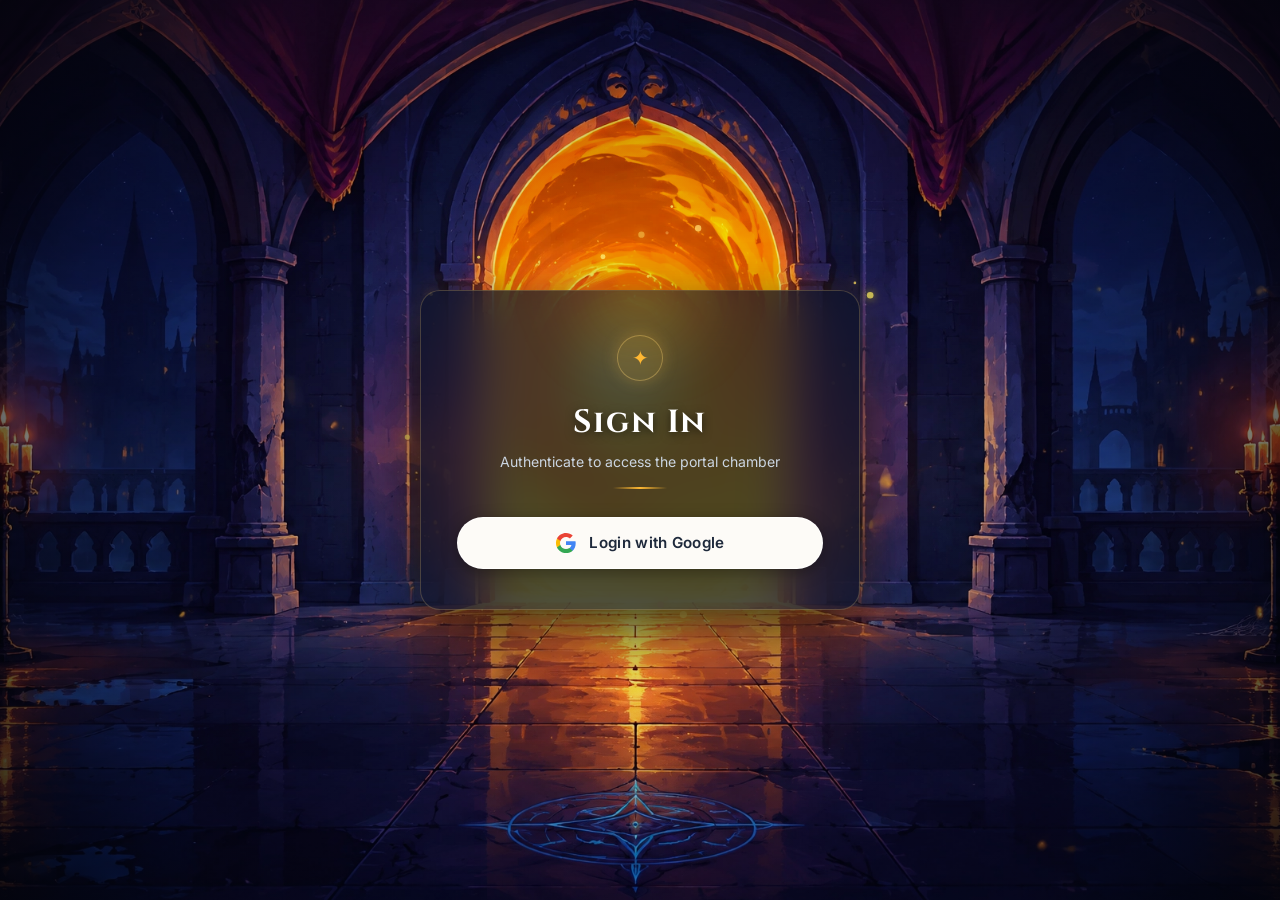
==== index.html @ d83102b4 "feat: 3D first-person fly-through between cloud walls when entering Page 3" ====
<!DOCTYPE html>
<html lang="en">
<head>
  <meta charset="UTF-8" />
  <meta name="viewport" content="width=device-width, initial-scale=1.0" />
  <title>Cyber Sanctum — Portal & Expeditions</title>
  <link rel="preconnect" href="https://fonts.googleapis.com" />
  <link rel="preconnect" href="https://fonts.gstatic.com" crossorigin />
  <link href="https://fonts.googleapis.com/css2?family=Cinzel:wght@500;700;900&family=Inter:ital,wght@0,300;0,400;0,500;0,600;0,700;1,400;1,600&family=Outfit:wght@400;500;600;700;800&display=swap" rel="stylesheet" />
  <link rel="stylesheet" href="style.css" />
</head>
<body>

  <!-- ========================================================================= -->
  <!-- SCREEN 1 (PAGE 1): GOOGLE SIGN-IN DIALOGUE ONLY                           -->
  <!-- ========================================================================= -->
  <section class="screen-view active" id="pageLogin">
    <!-- Portal Backdrop Scene -->
    <div class="portal-scene">
      <div class="portal-backdrop"></div>
      <canvas id="portalSparksCanvas"></canvas>
      <div class="portal-vignette"></div>
      <div class="warp-flash" id="warpFlash"></div>
    </div>

    <!-- Centered Glassmorphism Dialogue Box -->
    <main class="auth-dialog-wrapper">
      <div class="auth-dialog-card" id="loginCard">
        <div class="card-glow"></div>
        <div class="dialog-sigil-icon">✦</div>
        
        <header class="dialog-header">
          <h1 class="dialog-title">Sign In</h1>
          <p class="dialog-subtitle">Authenticate to access the portal chamber</p>
          <div class="title-underline"></div>
        </header>

        <div class="dialog-action-area">
          <button type="button" class="btn-google" id="btnGoogleLogin" aria-label="Login with Google">
            <svg class="google-icon" viewBox="0 0 24 24" width="22" height="22">
              <path fill="#4285F4" d="M22.56 12.25c0-.78-.07-1.53-.2-2.25H12v4.26h5.92c-.26 1.37-1.04 2.53-2.21 3.31v2.77h3.57c2.08-1.92 3.28-4.74 3.28-8.09z" />
              <path fill="#34A853" d="M12 23c2.97 0 5.46-.98 7.28-2.66l-3.57-2.77c-.98.66-2.23 1.06-3.71 1.06-2.86 0-5.29-1.93-6.16-4.53H2.18v2.84C3.99 20.53 7.7 23 12 23z" />
              <path fill="#FBBC05" d="M5.84 14.09c-.22-.66-.35-1.36-.35-2.09s.13-1.43.35-2.09V7.06H2.18C1.43 8.55 1 10.22 1 12s.43 3.45 1.18 4.94l2.85-2.22.81-.63z" />
              <path fill="#EA4335" d="M12 5.38c1.62 0 3.06.56 4.21 1.64l3.15-3.15C17.45 2.09 14.97 1 12 1 7.7 1 3.99 3.47 2.18 7.06l3.66 2.84c.87-2.6 3.3-4.52 6.16-4.52z" />
            </svg>
            <span class="google-text">Login with Google</span>
          </button>
        </div>
      </div>
    </main>
  </section>

  <!-- ========================================================================= -->
  <!-- SCREEN 2 (PAGE 2): ACCESS CODE ENTRY DIALOGUE                             -->
  <!-- ========================================================================= -->
  <section class="screen-view" id="pageAccessCode">
    <!-- Portal Backdrop Scene -->
    <div class="portal-scene">
      <div class="portal-backdrop"></div>
      <div class="portal-vignette"></div>
    </div>

    <!-- Centered Glassmorphism Dialogue Box -->
    <main class="auth-dialog-wrapper">
      <div class="auth-dialog-card" id="accessCodeCard">
        <div class="card-glow"></div>
        <div class="dialog-sigil-icon">❖</div>

        <header class="dialog-header">
          <h1 class="dialog-title">Sanctum Access</h1>
          <p class="dialog-subtitle">Enter your clearance code to unlock the gateway</p>
          <div class="title-underline"></div>
        </header>

        <form class="auth-form" id="accessCodeForm" onsubmit="return false;">
          <div class="input-group">
            <input 
              type="text" 
              id="accessCodeInput" 
              class="code-input" 
              placeholder="Enter access code..." 
              autocomplete="off" 
              spellcheck="false" 
              aria-label="Access Code"
            />
            <div class="input-hint">Tip: Enter your code or press Submit to enter</div>
          </div>

          <button type="submit" class="btn-submit" id="btnSubmitCode" aria-label="Submit Access Code">
            <span class="btn-text">Submit</span>
            <div class="btn-glow"></div>
          </button>

          <div class="card-status-message" id="codeStatusMsg"></div>
        </form>
      </div>
    </main>
  </section>

  <!-- ========================================================================= -->
  <!-- PORTAL CINEMATIC WARP TRANSITION                                          -->
  <!-- ========================================================================= -->
  <section class="screen-view" id="portalTransitionSection">
    <div class="video-container">
      <video id="portalVideo" playsinline preload="auto" poster="portal_hall_2d_original.png">
        <source src="Video Project.mp4" type="video/mp4" />
      </video>
      <div class="portal-vignette"></div>
      <div class="warp-flash" id="transitionWarpFlash"></div>
    </div>
  </section>

  <!-- ========================================================================= -->
  <!-- SCREEN 3 (PAGE 3): MINIMALIST DASHBOARD & SINGLE MEDIEVAL DUNGEON GATE    -->
  <!-- ========================================================================= -->
  <section class="screen-view" id="pageDashboard">
    <!-- Ambient Starfield & Vortex Canvas -->
    <div class="emberkeep-bg">
      <div class="stars-layer"></div>
      <div class="sanctum-ambient-vortex"></div>
      <canvas id="cavernParticlesCanvas"></canvas>
    </div>

    <!-- Atmospheric 3D Clouds Fly-Through & Chasm Overlay -->
    <div class="clouds-parting-overlay" id="cloudsOverlay" aria-hidden="true">
      <div class="cloud-canyon-perspective">
        <!-- Far Chasm Portal Horizon -->
        <div class="cloud-horizon-glow"></div>

        <!-- Left Cloud Canyon Wall (Towering dense clouds flanking on left) -->
        <div class="cloud-wall cloud-wall-left-far"></div>
        <div class="cloud-wall cloud-wall-left-mid"></div>
        <div class="cloud-wall cloud-wall-left-near"></div>

        <!-- Right Cloud Canyon Wall (Towering dense clouds flanking on right) -->
        <div class="cloud-wall cloud-wall-right-far"></div>
        <div class="cloud-wall cloud-wall-right-mid"></div>
        <div class="cloud-wall cloud-wall-right-near"></div>

        <!-- Overhead Cloud Canopy -->
        <div class="cloud-wall cloud-canopy-top"></div>

        <!-- Cloud Sea Floor -->
        <div class="cloud-wall cloud-floor-bottom"></div>

        <!-- Speed Cloud Wisps Rushing Past Camera -->
        <div class="cloud-wisps-tunnel">
          <div class="cloud-wisp wisp-1"></div>
          <div class="cloud-wisp wisp-2"></div>
          <div class="cloud-wisp wisp-3"></div>
          <div class="cloud-wisp wisp-4"></div>
          <div class="cloud-wisp wisp-5"></div>
        </div>

        <!-- Atmospheric Mist Veil -->
        <div class="cloud-mist-veil"></div>
      </div>
    </div>

    <!-- Minimalist Top Navigation -->
    <nav class="emberkeep-nav">
      <div class="nav-left">
        <div class="nav-logo-circle" aria-hidden="true">
          <span class="sigil-inner">✦</span>
        </div>
        <span class="nav-event-title" id="navEventTitle">Cybersecurity Classes</span>
      </div>

      <div class="nav-right">
        <!-- SFX Toggle Button -->
        <button class="nav-sfx-btn" id="navSoundToggleBtn" title="Toggle Sound FX" aria-label="Toggle Sound Effects">
          <svg class="sfx-icon-on" viewBox="0 0 24 24" width="16" height="16" fill="none" stroke="currentColor" stroke-width="2">
            <polygon points="11 5 6 9 2 9 2 15 6 15 11 19 11 5"></polygon>
            <path d="M19.07 4.93a10 10 0 0 1 0 14.14M15.54 8.46a5 5 0 0 1 0 7.07"></path>
          </svg>
          <svg class="sfx-icon-off hidden" viewBox="0 0 24 24" width="16" height="16" fill="none" stroke="currentColor" stroke-width="2">
            <polygon points="11 5 6 9 2 9 2 15 6 15 11 19 11 5"></polygon>
            <line x1="23" y1="9" x2="17" y2="15"></line>
            <line x1="17" y1="9" x2="23" y2="15"></line>
          </svg>
          <span class="nav-sfx-label" id="navSfxLabel">SFX: ON</span>
        </button>

        <!-- Adventurer Profile Button with Logout Dropdown -->
        <div class="profile-menu-container">
          <button class="nav-avatar-btn" id="avatarBtn" title="Adventurer Profile" aria-label="Open Adventurer Profile" aria-expanded="false">
            <img src="user_avatar.png" class="nav-avatar-img" alt="Adventurer" />
            <div class="user-badge-online"></div>
          </button>

          <!-- Profile Dropdown Popup -->
          <div class="profile-dropdown" id="profileDropdown" aria-hidden="true">
            <div class="dropdown-header">
              <img src="user_avatar.png" class="dropdown-avatar-img" alt="User Avatar" />
              <div class="dropdown-user-info">
                <span class="dropdown-name">Adventurer</span>
                <span class="dropdown-role">Term IV Initiate</span>
              </div>
            </div>
            <div class="dropdown-divider"></div>
            <button type="button" class="dropdown-logout-btn" id="btnLogout" aria-label="Logout">
              <svg viewBox="0 0 24 24" width="16" height="16" fill="none" stroke="currentColor" stroke-width="2">
                <path d="M9 21H5a2 2 0 0 1-2-2V5a2 2 0 0 1 2-2h4"></path>
                <polyline points="16 17 21 12 16 7"></polyline>
                <line x1="21" y1="12" x2="9" y2="12"></line>
              </svg>
              <span>Logout</span>
            </button>
          </div>
        </div>
      </div>
    </nav>

    <!-- Main Content Area: Centered Introduction & Single Medieval Dungeon Gate -->
    <main class="dashboard-center-stage">
      <!-- Introduction Button -->
      <div class="intro-action-container">
        <button class="btn-introduction" id="btnIntroduction" aria-label="Open Introduction">
          <span class="btn-intro-aura"></span>
          <span class="btn-intro-shimmer"></span>
          <span class="btn-intro-sparkle">✦</span>
          <span class="btn-intro-text">Introduction</span>
          <span class="btn-intro-arrow">
            <svg viewBox="0 0 24 24" width="16" height="16" fill="none" stroke="currentColor" stroke-width="2.5">
              <polyline points="9 18 15 12 9 6"></polyline>
            </svg>
          </span>
        </button>
        <p class="intro-status-caption" id="introNotice">Click Introduction to break the seal and unlock the dungeon gate.</p>
      </div>

      <!-- Single Handcrafted Medieval Stone Arch Wooden Gate -->
      <div class="single-dungeon-gate-wrap" id="dungeonGateWrap">
        <!-- Master SVG Definitions for Crisp Vector Gate -->
        <svg class="svg-defs-only" aria-hidden="true" style="position: absolute; width: 0; height: 0; overflow: hidden;">
          <defs id="sharedGateDefs">
            <radialGradient id="gfShadow" cx="50%" cy="50%" rx="50%" ry="50%">
              <stop offset="0%" stop-color="#02040a" stop-opacity="0.95" />
              <stop offset="65%" stop-color="#02040a" stop-opacity="0.4" />
              <stop offset="100%" stop-color="#080e22" stop-opacity="0" />
            </radialGradient>

            <radialGradient id="gfSpill" cx="50%" cy="35%" rx="50%" ry="50%">
              <stop offset="0%" stop-color="#ffb833" stop-opacity="0.65" />
              <stop offset="50%" stop-color="#d96800" stop-opacity="0.25" />
              <stop offset="100%" stop-color="#080e22" stop-opacity="0" />
            </radialGradient>

            <linearGradient id="stTop" x1="0%" y1="0%" x2="0%" y2="100%">
              <stop offset="0%" stop-color="#d4d9de" />
              <stop offset="35%" stop-color="#b6bcc2" />
              <stop offset="80%" stop-color="#8d959c" />
              <stop offset="100%" stop-color="#70787f" />
            </linearGradient>

            <linearGradient id="stSide" x1="0%" y1="0%" x2="100%" y2="100%">
              <stop offset="0%" stop-color="#c1c7cc" />
              <stop offset="45%" stop-color="#939aa1" />
              <stop offset="100%" stop-color="#646b72" />
            </linearGradient>

            <linearGradient id="wdPlankA" x1="0%" y1="0%" x2="100%" y2="0%">
              <stop offset="0%" stop-color="#804a1f" />
              <stop offset="25%" stop-color="#a46931" />
              <stop offset="75%" stop-color="#b67a3f" />
              <stop offset="100%" stop-color="#723f18" />
            </linearGradient>

            <linearGradient id="wdPlankB" x1="0%" y1="0%" x2="100%" y2="0%">
              <stop offset="0%" stop-color="#693710" />
              <stop offset="25%" stop-color="#965c27" />
              <stop offset="70%" stop-color="#a86d34" />
              <stop offset="100%" stop-color="#5f2e0b" />
            </linearGradient>

            <linearGradient id="irMetal" x1="0%" y1="0%" x2="0%" y2="100%">
              <stop offset="0%" stop-color="#948580" />
              <stop offset="25%" stop-color="#70625d" />
              <stop offset="65%" stop-color="#4d403d" />
              <stop offset="100%" stop-color="#2d2220" />
            </linearGradient>

            <linearGradient id="irRidge" x1="0%" y1="0%" x2="100%" y2="0%">
              <stop offset="0%" stop-color="#e8dedb" stop-opacity="0.9" />
              <stop offset="50%" stop-color="#988985" stop-opacity="0.6" />
              <stop offset="100%" stop-color="#362927" stop-opacity="0.3" />
            </linearGradient>

            <radialGradient id="portalBurst" cx="50%" cy="50%" r="50%">
              <stop offset="0%" stop-color="#ffffff" />
              <stop offset="20%" stop-color="#fff0b8" />
              <stop offset="50%" stop-color="#ffaa1d" />
              <stop offset="85%" stop-color="#c44e00" />
              <stop offset="100%" stop-color="#1e0c02" />
            </radialGradient>

            <filter id="shDrop" x="-20%" y="-20%" width="140%" height="140%">
              <feDropShadow dx="0" dy="8" stdDeviation="6" flood-color="#000" flood-opacity="0.65" />
            </filter>

            <!-- Master Door Leaf -->
            <g id="doorLeafShape" filter="url(#shDrop)">
              <path d="M 89 284 L 89 138 C 89 76, 231 76, 231 138 L 231 284 Z" fill="#241308" />
              <!-- Planks -->
              <path d="M 90 284 L 90 142 C 90 114, 103 96, 113 88 L 113 284 Z" fill="url(#wdPlankA)" stroke="#2b1407" stroke-width="1.2" />
              <path d="M 101 104 C 99 150, 103 215, 100 284" fill="none" stroke="#44200a" stroke-width="1.2" opacity="0.65" />
              <path d="M 95 155 C 97 180, 96 215, 95 255" fill="none" stroke="#d48f4b" stroke-width="0.9" opacity="0.5" />

              <path d="M 113 284 L 113 88 C 124 80, 133 76, 140 74 L 140 284 Z" fill="url(#wdPlankB)" stroke="#2b1407" stroke-width="1.2" />
              <path d="M 126 82 C 124 135, 128 200, 125 284" fill="none" stroke="#44200a" stroke-width="1.4" opacity="0.7" />
              <path d="M 132 115 C 134 140, 133 165, 131 190" fill="none" stroke="#d48f4b" stroke-width="0.9" opacity="0.55" />

              <path d="M 140 284 L 140 74 C 147 72, 153 72, 160 72 L 160 284 Z" fill="url(#wdPlankA)" stroke="#2b1407" stroke-width="1.2" />
              <path d="M 151 72 C 149 125, 153 205, 150 284" fill="none" stroke="#44200a" stroke-width="1.4" opacity="0.75" />
              <path d="M 144 135 C 146 165, 145 205, 143 245" fill="none" stroke="#d48f4b" stroke-width="1" opacity="0.55" />

              <path d="M 160 284 L 160 72 C 167 72, 176 74, 184 76 L 184 284 Z" fill="url(#wdPlankB)" stroke="#2b1407" stroke-width="1.2" />
              <path d="M 172 75 C 174 130, 170 200, 173 284" fill="none" stroke="#44200a" stroke-width="1.4" opacity="0.7" />
              <path d="M 178 120 C 180 150, 179 180, 177 210" fill="none" stroke="#d48f4b" stroke-width="0.9" opacity="0.5" />

              <path d="M 184 284 L 184 76 C 195 81, 204 88, 211 96 L 211 284 Z" fill="url(#wdPlankA)" stroke="#2b1407" stroke-width="1.2" />
              <path d="M 197 88 C 199 140, 195 205, 198 284" fill="none" stroke="#44200a" stroke-width="1.4" opacity="0.7" />
              <path d="M 203 130 C 204 160, 203 195, 202 230" fill="none" stroke="#d48f4b" stroke-width="0.9" opacity="0.5" />

              <path d="M 211 284 L 211 96 C 221 106, 230 124, 230 142 L 230 284 Z" fill="url(#wdPlankB)" stroke="#2b1407" stroke-width="1.2" />
              <path d="M 221 112 C 223 160, 220 225, 222 284" fill="none" stroke="#44200a" stroke-width="1.2" opacity="0.65" />
              <path d="M 226 145 C 225 175, 226 210, 225 245" fill="none" stroke="#d48f4b" stroke-width="0.9" opacity="0.5" />

              <path d="M 90 142 C 90 76, 230 76, 230 142 C 225 100, 95 100, 90 142 Z" fill="#120904" opacity="0.45" />

              <!-- Top Hinge -->
              <g>
                <path d="M 83 154 L 110 158 L 110 180 L 83 184 Z" fill="url(#irMetal)" stroke="#1a1412" stroke-width="1.5" />
                <path d="M 84 155 L 109 159" stroke="url(#irRidge)" stroke-width="1.6" fill="none" />
                <circle cx="96" cy="169" r="3" fill="#1a1412" /><circle cx="95.5" cy="168.5" r="1.8" fill="#887a75" />
                <path d="M 106 159 L 195 161 L 210 153 L 225 169 L 210 185 L 195 177 L 106 179 Z" fill="url(#irMetal)" stroke="#1a1412" stroke-width="1.5" stroke-linejoin="round" />
                <path d="M 107 169 L 196 169 L 224 169" stroke="url(#irRidge)" stroke-width="2.2" fill="none" stroke-linecap="round" />
                <path d="M 107 160 L 195 162 L 210 154 L 224 169" stroke="#ded4d1" stroke-width="1.1" fill="none" opacity="0.75" />
                <path d="M 107 178 L 195 176 L 210 184 L 224 169" stroke="#120d0c" stroke-width="1.4" fill="none" />
                <circle cx="132" cy="169" r="2.8" fill="#1a1412" /><circle cx="131.5" cy="168.5" r="1.7" fill="#887a75" />
                <circle cx="174" cy="169" r="2.8" fill="#1a1412" /><circle cx="173.5" cy="168.5" r="1.7" fill="#887a75" />
                <circle cx="208" cy="169" r="2.4" fill="#1a1412" /><circle cx="207.5" cy="168.5" r="1.5" fill="#887a75" />
              </g>

              <!-- Bottom Hinge -->
              <g>
                <path d="M 83 234 L 110 238 L 110 260 L 83 264 Z" fill="url(#irMetal)" stroke="#1a1412" stroke-width="1.5" />
                <path d="M 84 235 L 109 239" stroke="url(#irRidge)" stroke-width="1.6" fill="none" />
                <circle cx="96" cy="249" r="3" fill="#1a1412" /><circle cx="95.5" cy="248.5" r="1.8" fill="#887a75" />
                <path d="M 106 239 L 195 241 L 210 233 L 225 249 L 210 265 L 195 257 L 106 259 Z" fill="url(#irMetal)" stroke="#1a1412" stroke-width="1.5" stroke-linejoin="round" />
                <path d="M 107 249 L 196 249 L 224 249" stroke="url(#irRidge)" stroke-width="2.2" fill="none" stroke-linecap="round" />
                <path d="M 107 240 L 195 242 L 210 234 L 224 249" stroke="#ded4d1" stroke-width="1.1" fill="none" opacity="0.75" />
                <path d="M 107 258 L 195 256 L 210 264 L 224 249" stroke="#120d0c" stroke-width="1.4" fill="none" />
                <circle cx="132" cy="249" r="2.8" fill="#1a1412" /><circle cx="131.5" cy="248.5" r="1.7" fill="#887a75" />
                <circle cx="174" cy="249" r="2.8" fill="#1a1412" /><circle cx="173.5" cy="248.5" r="1.7" fill="#887a75" />
                <circle cx="208" cy="249" r="2.4" fill="#1a1412" /><circle cx="207.5" cy="248.5" r="1.5" fill="#887a75" />
              </g>

              <!-- Ring Knocker -->
              <g>
                <rect x="204" y="196" width="18" height="26" rx="3.5" fill="#251c1a" stroke="#140f0e" stroke-width="1.2" />
                <rect x="205" y="197" width="16" height="24" rx="2.5" fill="url(#irMetal)" />
                <path d="M 205 197 L 221 197" stroke="#e0d7d4" stroke-width="1" fill="none" opacity="0.7" />
                <rect x="208" y="200" width="10" height="7" rx="2" fill="#16100f" />
                <path d="M 213 205 C 205 205, 203 213, 203 220 C 203 229, 209 233, 213 233 C 217 233, 223 229, 223 220 C 223 213, 221 205, 213 205 Z" fill="none" stroke="#16100f" stroke-width="5.5" />
                <path d="M 213 205 C 205 205, 203 213, 203 220 C 203 229, 209 233, 213 233 C 217 233, 223 229, 223 220 C 223 213, 221 205, 213 205 Z" fill="none" stroke="url(#irMetal)" stroke-width="3.5" />
                <path d="M 204 215 C 204 208, 210 207, 213 207" fill="none" stroke="#ded4d1" stroke-width="1.2" opacity="0.85" />
              </g>
            </g>

            <!-- Master Stone Arch Template -->
            <g id="stoneArchShape">
              <!-- Plinths -->
              <path d="M 44 286 L 98 286 L 96 254 L 46 254 Z" fill="url(#stSide)" stroke="#262a2e" stroke-width="2" stroke-linejoin="round" />
              <path d="M 46 254 L 96 254" stroke="#eef2f5" stroke-width="2.4" fill="none" />
              <path d="M 46 254 L 44 286" stroke="#eef2f5" stroke-width="2" fill="none" />
              <path d="M 72 256 L 68 268 L 74 278" stroke="#383d42" stroke-width="1.2" fill="none" opacity="0.7" />

              <path d="M 222 286 L 276 286 L 274 254 L 224 254 Z" fill="url(#stSide)" stroke="#262a2e" stroke-width="2" stroke-linejoin="round" />
              <path d="M 224 254 L 274 254" stroke="#eef2f5" stroke-width="2.4" fill="none" />
              <path d="M 224 254 L 222 286" stroke="#eef2f5" stroke-width="1.8" fill="none" />
              <path d="M 252 256 L 248 266 L 254 278" stroke="#383d42" stroke-width="1.2" fill="none" opacity="0.7" />

              <!-- Columns Lower -->
              <path d="M 48 254 L 94 254 L 94 202 L 49 202 Z" fill="url(#stTop)" stroke="#262a2e" stroke-width="2" stroke-linejoin="round" />
              <path d="M 49 202 L 94 202" stroke="#f2f5f8" stroke-width="2.4" fill="none" />
              <path d="M 49 202 L 48 254" stroke="#f2f5f8" stroke-width="2" fill="none" />
              <path d="M 64 205 L 68 222 L 62 234" stroke="#444b52" stroke-width="1.3" fill="none" opacity="0.65" />

              <path d="M 226 254 L 272 254 L 271 202 L 226 202 Z" fill="url(#stTop)" stroke="#262a2e" stroke-width="2" stroke-linejoin="round" />
              <path d="M 226 202 L 271 202" stroke="#f2f5f8" stroke-width="2.4" fill="none" />
              <path d="M 226 202 L 226 254" stroke="#f2f5f8" stroke-width="1.8" fill="none" />
              <path d="M 252 205 L 248 224 L 253 236" stroke="#444b52" stroke-width="1.3" fill="none" opacity="0.65" />

              <!-- Impost Blocks -->
              <path d="M 44 202 L 98 202 L 96 170 L 46 170 Z" fill="url(#stSide)" stroke="#262a2e" stroke-width="2" stroke-linejoin="round" />
              <path d="M 46 170 L 96 170" stroke="#f2f5f8" stroke-width="2.4" fill="none" />
              <path d="M 46 170 L 44 202" stroke="#f2f5f8" stroke-width="2" fill="none" />
              <path d="M 76 172 L 72 188" stroke="#444b52" stroke-width="1.2" fill="none" opacity="0.65" />

              <path d="M 222 202 L 276 202 L 274 170 L 224 170 Z" fill="url(#stSide)" stroke="#262a2e" stroke-width="2" stroke-linejoin="round" />
              <path d="M 224 170 L 274 170" stroke="#f2f5f8" stroke-width="2.4" fill="none" />
              <path d="M 224 170 L 222 202" stroke="#f2f5f8" stroke-width="1.8" fill="none" />
              <path d="M 244 172 L 249 188" stroke="#444b52" stroke-width="1.2" fill="none" opacity="0.65" />

              <!-- Voussoirs 1 -->
              <path d="M 49 170 L 94 170 L 100 128 L 53 124 Z" fill="url(#stTop)" stroke="#262a2e" stroke-width="2" stroke-linejoin="round" />
              <path d="M 53 124 L 100 128" stroke="#f2f5f8" stroke-width="2.4" fill="none" />
              <path d="M 53 124 L 49 170" stroke="#f2f5f8" stroke-width="2" fill="none" />
              <path d="M 75 130 L 71 150" stroke="#444b52" stroke-width="1.2" fill="none" opacity="0.6" />

              <path d="M 226 170 L 271 170 L 267 124 L 220 128 Z" fill="url(#stTop)" stroke="#262a2e" stroke-width="2" stroke-linejoin="round" />
              <path d="M 220 128 L 267 124" stroke="#f2f5f8" stroke-width="2.4" fill="none" />
              <path d="M 220 128 L 226 170" stroke="#f2f5f8" stroke-width="1.8" fill="none" />
              <path d="M 245 130 L 249 150" stroke="#444b52" stroke-width="1.2" fill="none" opacity="0.6" />

              <!-- Voussoirs 2 -->
              <path d="M 48 123 L 102 128 L 126 82 L 81 68 Z" fill="url(#stSide)" stroke="#262a2e" stroke-width="2" stroke-linejoin="round" />
              <path d="M 81 68 L 126 82" stroke="#f2f5f8" stroke-width="2.4" fill="none" />
              <path d="M 81 68 L 48 123" stroke="#f2f5f8" stroke-width="2.2" fill="none" />
              <path d="M 82 88 L 96 100" stroke="#444b52" stroke-width="1.3" fill="none" opacity="0.65" />

              <path d="M 272 123 L 218 128 L 194 82 L 239 68 Z" fill="url(#stSide)" stroke="#262a2e" stroke-width="2" stroke-linejoin="round" />
              <path d="M 239 68 L 194 82" stroke="#f2f5f8" stroke-width="2.4" fill="none" />
              <path d="M 194 82 L 218 128" stroke="#f2f5f8" stroke-width="1.8" fill="none" />
              <path d="M 238 88 L 224 100" stroke="#444b52" stroke-width="1.3" fill="none" opacity="0.65" />

              <!-- Voussoirs 3 -->
              <path d="M 79 67 L 128 82 L 146 52 L 115 32 Z" fill="url(#stTop)" stroke="#262a2e" stroke-width="2" stroke-linejoin="round" />
              <path d="M 115 32 L 146 52" stroke="#f2f5f8" stroke-width="2.4" fill="none" />
              <path d="M 115 32 L 79 67" stroke="#f2f5f8" stroke-width="2.2" fill="none" />
              <path d="M 110 52 L 122 66" stroke="#444b52" stroke-width="1.2" fill="none" opacity="0.6" />

              <path d="M 241 67 L 192 82 L 174 52 L 205 32 Z" fill="url(#stTop)" stroke="#262a2e" stroke-width="2" stroke-linejoin="round" />
              <path d="M 205 32 L 174 52" stroke="#f2f5f8" stroke-width="2.4" fill="none" />
              <path d="M 174 52 L 192 82" stroke="#f2f5f8" stroke-width="1.8" fill="none" />
              <path d="M 210 52 L 198 66" stroke="#444b52" stroke-width="1.2" fill="none" opacity="0.6" />

              <!-- Keystone -->
              <path d="M 134 22 L 186 22 L 174 65 L 146 65 Z" fill="url(#stSide)" stroke="#262a2e" stroke-width="2.2" stroke-linejoin="round" />
              <path d="M 134 22 L 186 22" stroke="#ffffff" stroke-width="2.8" fill="none" />
              <path d="M 134 22 L 146 65" stroke="#ffffff" stroke-width="2.2" fill="none" />
              <path d="M 186 22 L 174 65 L 146 65" stroke="#181c1e" stroke-width="2.2" fill="none" />
              <path d="M 142 28 L 178 28 L 168 56 L 152 56 Z" fill="url(#stTop)" stroke="#383f46" stroke-width="1.2" />
              <path d="M 160 30 L 158 44 L 162 52" stroke="#24282c" stroke-width="1.4" fill="none" opacity="0.75" />
            </g>
          </defs>
        </svg>

        <!-- The Dungeon Gate Component -->
        <button class="dungeon-gate-trigger locked" id="mainGateBtn" aria-label="Medieval Dungeon Gate (Locked)">
          <svg class="dungeon-gate-svg" viewBox="0 0 320 320" preserveAspectRatio="xMidYMid meet">
            <ellipse class="gate-ground-shadow" cx="160" cy="292" rx="146" ry="18" fill="url(#gfShadow)" />
            <ellipse class="gate-ground-spill" cx="160" cy="293" rx="82" ry="11" fill="url(#gfSpill)" />
            
            <!-- Doorway Interior Backing -->
            <path d="M 88 284 L 88 140 C 88 72, 232 72, 232 140 L 232 284 Z" fill="#0d0a12" />
            <path class="portal-inner-light" d="M 94 284 L 94 142 C 94 82, 226 82, 226 142 L 226 284 Z" fill="url(#portalBurst)" opacity="0.35" />
            <ellipse class="portal-ray-core" cx="160" cy="180" rx="32" ry="46" fill="#ffffff" opacity="0" filter="blur(6px)" />

            <!-- Door Leaf (Rotates open in 3D when unlocked) -->
            <g class="door-leaf">
              <use href="#doorLeafShape" />
            </g>

            <!-- Stone Archway Structure -->
            <use href="#stoneArchShape" />
            <text class="keystone-sigil" id="keystoneSigil" x="160" y="47" font-size="13" fill="#ffb833" text-anchor="middle" font-weight="bold">✦</text>
          </svg>

          <!-- Runic Padlock / Chain Seal (Visible when locked) -->
          <div class="gate-lock-seal" id="gateLockSeal" aria-hidden="true">
            <div class="lock-seal-icon">
              <svg viewBox="0 0 24 24" width="22" height="22" fill="none" stroke="currentColor" stroke-width="2">
                <rect x="3" y="11" width="18" height="11" rx="2" ry="2"></rect>
                <path d="M7 11V7a5 5 0 0 1 10 0v4"></path>
              </svg>
            </div>
            <span class="lock-seal-label">SEALED GATE</span>
          </div>

          <!-- Gate Status Pill -->
          <div class="gate-indicator" id="gateIndicator">
            <span class="gate-status-dot" id="gateStatusDot"></span>
            <span class="gate-title-badge" id="gateTitleBadge">LOCKED</span>
          </div>
        </button>
      </div>
    </main>
  </section>

  <!-- Application Logic -->
  <script src="app.js"></script>
</body>
</html>
---- style.css ----
/* ==========================================================================
   CYBER SANCTUM & MEDIEVAL DUNGEON EXPERIENCE
   THEME: Dark Royal Blue, Gold Illuminations, Glassmorphism, Gothic Architecture
   ========================================================================== */

:root {
  --font-display: 'Cinzel', serif;
  --font-ui: 'Inter', -apple-system, BlinkMacSystemFont, sans-serif;
  --font-accent: 'Outfit', sans-serif;

  --color-gold: #ffb833;
  --color-gold-glow: rgba(255, 184, 51, 0.45);
  --color-gold-bright: #ffe28a;
  --color-dark-bg: #070b19;
  --color-ember-blue: #0b132b;
  --color-card-glass: rgba(14, 20, 42, 0.72);
  --color-card-border: rgba(255, 215, 120, 0.22);
  --color-emerald: #10b981;
  --color-emerald-glow: rgba(16, 185, 129, 0.5);

  --ease-cinematic: cubic-bezier(0.16, 1, 0.3, 1);
  --ease-spring: cubic-bezier(0.34, 1.56, 0.64, 1);
}

*, *::before, *::after {
  box-sizing: border-box;
  margin: 0;
  padding: 0;
}

html, body {
  width: 100%;
  height: 100%;
  overflow: hidden;
  background-color: var(--color-dark-bg);
  color: #ffffff;
  font-family: var(--font-ui);
  -webkit-font-smoothing: antialiased;
  -moz-osx-font-smoothing: grayscale;
  user-select: none;
}

/* ==========================================================================
   SCREEN VIEWS & TRANSITIONS
   ========================================================================== */
.screen-view {
  position: absolute;
  top: 0;
  left: 0;
  width: 100%;
  height: 100%;
  opacity: 0;
  visibility: hidden;
  pointer-events: none;
  transition: opacity 0.65s var(--ease-cinematic), visibility 0.65s var(--ease-cinematic);
  z-index: 1;
}

.screen-view.active {
  opacity: 1;
  visibility: visible;
  pointer-events: auto;
  z-index: 10;
}

.hidden {
  display: none !important;
}

/* ==========================================================================
   PORTAL SCENE BACKDROP (Pages 1 & 2)
   ========================================================================== */
.portal-scene {
  position: absolute;
  top: 0;
  left: 0;
  width: 100%;
  height: 100%;
  overflow: hidden;
  z-index: 1;
}

.portal-backdrop {
  position: absolute;
  inset: 0;
  background-image: url('portal_hall_2d_original.png');
  background-size: cover;
  background-position: center 52%;
  background-repeat: no-repeat;
  filter: saturate(1.15) brightness(0.95);
  transform: scale(1.02);
  transition: transform 1.2s ease, filter 1.2s ease;
  z-index: 2;
}

#portalSparksCanvas {
  position: absolute;
  top: 0;
  left: 0;
  width: 100%;
  height: 100%;
  z-index: 3;
  pointer-events: none;
}

.portal-vignette {
  position: absolute;
  top: 0;
  left: 0;
  width: 100%;
  height: 100%;
  background: radial-gradient(circle at center, transparent 30%, rgba(4, 7, 20, 0.45) 75%, rgba(2, 4, 12, 0.9) 100%);
  z-index: 4;
  pointer-events: none;
}

.warp-flash {
  position: absolute;
  top: 0;
  left: 0;
  width: 100%;
  height: 100%;
  background: radial-gradient(circle at center, #ffffff 0%, #ffde8a 35%, #ff9800 70%, transparent 100%);
  opacity: 0;
  z-index: 100;
  pointer-events: none;
  transition: opacity 0.5s ease-out;
}

.warp-flash.flash-active {
  opacity: 1;
}

/* ==========================================================================
   PORTAL VIDEO TRANSITION VIEW
   ========================================================================== */
#portalTransitionSection {
  background: #000000;
  overflow: hidden;
}

.video-container {
  position: relative;
  width: 100%;
  height: 100%;
  display: flex;
  align-items: center;
  justify-content: center;
  background: #000000;
}

#portalVideo {
  width: 100%;
  height: 100%;
  object-fit: cover;
  display: block;
}

/* ==========================================================================
   ATMOSPHERIC 3D CLOUDS FLY-THROUGH (Entering In Between The Clouds)
   ========================================================================== */
.clouds-parting-overlay {
  position: absolute;
  inset: 0;
  z-index: 35;
  pointer-events: none;
  overflow: hidden;
  opacity: 0;
  visibility: hidden;
  perspective: 1100px;
  perspective-origin: 50% 50%;
  transition: opacity 0.3s ease;
}

.clouds-parting-overlay.active {
  opacity: 1;
  visibility: visible;
}

.cloud-canyon-perspective {
  position: absolute;
  inset: 0;
  transform-style: preserve-3d;
  will-change: transform;
}

/* Central Horizon Rift (Distant Opening Between Clouds) */
.cloud-horizon-glow {
  position: absolute;
  top: 50%;
  left: 50%;
  transform: translate(-50%, -50%) scale(1);
  width: 55vw;
  height: 55vh;
  background: radial-gradient(circle at center, rgba(255, 215, 120, 0.55) 0%, rgba(217, 104, 0, 0.3) 30%, rgba(59, 130, 246, 0.2) 55%, transparent 75%);
  filter: blur(45px);
  opacity: 1;
  transition: transform 2.6s cubic-bezier(0.12, 0.88, 0.22, 1), opacity 1.8s ease;
}

/* Base Cloud Wall Layers */
.cloud-wall {
  position: absolute;
  pointer-events: none;
  border-radius: 50%;
  will-change: transform, opacity;
}

/* LEFT CLOUD CANYON WALL (Towering clouds on the left side) */
.cloud-wall-left-far {
  top: -15%;
  left: -20%;
  width: 70vw;
  height: 130vh;
  background: radial-gradient(circle at 45% 50%, rgba(13, 23, 56, 0.98) 0%, rgba(20, 36, 85, 0.9) 35%, rgba(9, 14, 32, 0.8) 65%, transparent 85%);
  filter: blur(40px);
  transform: translate3d(0, 0, -200px);
  opacity: 0.95;
  transition: transform 2.6s cubic-bezier(0.12, 0.88, 0.22, 1), opacity 2.1s ease;
}

.cloud-wall-left-mid {
  top: -10%;
  left: -15%;
  width: 65vw;
  height: 120vh;
  background: radial-gradient(circle at 40% 50%, rgba(16, 28, 68, 0.98) 0%, rgba(26, 45, 105, 0.88) 40%, rgba(10, 16, 38, 0.8) 70%, transparent 85%);
  filter: blur(45px);
  transform: translate3d(0, 0, 0);
  opacity: 1;
  transition: transform 2.5s cubic-bezier(0.12, 0.88, 0.22, 1), opacity 2.0s ease;
}

.cloud-wall-left-near {
  top: -5%;
  left: -10%;
  width: 60vw;
  height: 110vh;
  background: radial-gradient(circle at 35% 50%, rgba(22, 38, 90, 0.95) 0%, rgba(13, 23, 56, 0.88) 45%, transparent 80%);
  filter: blur(50px);
  transform: translate3d(0, 0, 150px);
  opacity: 0.9;
  transition: transform 2.4s cubic-bezier(0.12, 0.88, 0.22, 1), opacity 1.8s ease;
}

/* RIGHT CLOUD CANYON WALL (Towering clouds on the right side) */
.cloud-wall-right-far {
  top: -15%;
  right: -20%;
  width: 70vw;
  height: 130vh;
  background: radial-gradient(circle at 55% 50%, rgba(13, 23, 56, 0.98) 0%, rgba(20, 36, 85, 0.9) 35%, rgba(9, 14, 32, 0.8) 65%, transparent 85%);
  filter: blur(40px);
  transform: translate3d(0, 0, -200px);
  opacity: 0.95;
  transition: transform 2.6s cubic-bezier(0.12, 0.88, 0.22, 1), opacity 2.1s ease;
}

.cloud-wall-right-mid {
  top: -10%;
  right: -15%;
  width: 65vw;
  height: 120vh;
  background: radial-gradient(circle at 60% 50%, rgba(16, 28, 68, 0.98) 0%, rgba(26, 45, 105, 0.88) 40%, rgba(10, 16, 38, 0.8) 70%, transparent 85%);
  filter: blur(45px);
  transform: translate3d(0, 0, 0);
  opacity: 1;
  transition: transform 2.5s cubic-bezier(0.12, 0.88, 0.22, 1), opacity 2.0s ease;
}

.cloud-wall-right-near {
  top: -5%;
  right: -10%;
  width: 60vw;
  height: 110vh;
  background: radial-gradient(circle at 65% 50%, rgba(22, 38, 90, 0.95) 0%, rgba(13, 23, 56, 0.88) 45%, transparent 80%);
  filter: blur(50px);
  transform: translate3d(0, 0, 150px);
  opacity: 0.9;
  transition: transform 2.4s cubic-bezier(0.12, 0.88, 0.22, 1), opacity 1.8s ease;
}

/* OVERHEAD CLOUD CANOPY & CLOUD SEA FLOOR */
.cloud-canopy-top {
  top: -35%;
  left: 5%;
  width: 90vw;
  height: 65vh;
  background: radial-gradient(ellipse at 50% 35%, rgba(25, 42, 95, 0.95) 0%, rgba(11, 19, 44, 0.85) 50%, transparent 80%);
  filter: blur(42px);
  transform: translate3d(0, 0, 50px);
  opacity: 1;
  transition: transform 2.4s cubic-bezier(0.12, 0.88, 0.22, 1), opacity 2.0s ease;
}

.cloud-floor-bottom {
  bottom: -35%;
  left: 5%;
  width: 90vw;
  height: 65vh;
  background: radial-gradient(ellipse at 50% 65%, rgba(11, 19, 44, 0.98) 0%, rgba(7, 11, 26, 0.9) 50%, transparent 80%);
  filter: blur(42px);
  transform: translate3d(0, 0, 50px);
  opacity: 1;
  transition: transform 2.4s cubic-bezier(0.12, 0.88, 0.22, 1), opacity 2.0s ease;
}

/* SPEED CLOUD WISPS (Rushing outwards past camera to create speed sensation) */
.cloud-wisps-tunnel {
  position: absolute;
  inset: 0;
  pointer-events: none;
}

.cloud-wisp {
  position: absolute;
  border-radius: 50%;
  filter: blur(24px);
  opacity: 0.7;
  transform: scale(0.4) translateZ(-400px);
  will-change: transform, opacity;
  transition: transform 2.2s cubic-bezier(0.08, 0.82, 0.17, 1), opacity 1.8s ease;
}

.wisp-1 {
  top: 30%;
  left: 25%;
  width: 250px;
  height: 80px;
  background: linear-gradient(90deg, transparent, rgba(255, 215, 120, 0.35), transparent);
}

.wisp-2 {
  top: 35%;
  right: 25%;
  width: 260px;
  height: 90px;
  background: linear-gradient(90deg, transparent, rgba(147, 197, 253, 0.3), transparent);
}

.wisp-3 {
  bottom: 25%;
  left: 30%;
  width: 320px;
  height: 100px;
  background: linear-gradient(90deg, transparent, rgba(255, 184, 51, 0.25), transparent);
}

.wisp-4 {
  bottom: 30%;
  right: 28%;
  width: 280px;
  height: 90px;
  background: linear-gradient(90deg, transparent, rgba(147, 197, 253, 0.3), transparent);
}

.wisp-5 {
  top: 45%;
  left: 42%;
  width: 200px;
  height: 120px;
  background: radial-gradient(circle, rgba(255, 235, 180, 0.4) 0%, transparent 70%);
}

/* ATMOSPHERIC MIST VEIL */
.cloud-mist-veil {
  position: absolute;
  inset: 0;
  background: radial-gradient(circle at center, rgba(14, 23, 56, 0.75) 0%, rgba(8, 14, 34, 0.92) 85%);
  backdrop-filter: blur(10px);
  -webkit-backdrop-filter: blur(10px);
  opacity: 1;
  transition: opacity 1.8s ease, transform 2.5s ease;
}

/* ==========================================================================
   ACTIVE CANYON DIVE (Camera Rushes In Between The Clouds)
   ========================================================================== */
.clouds-parting-overlay.parting .cloud-horizon-glow {
  transform: translate(-50%, -50%) scale(2.6);
  opacity: 0;
}

/* Left canyon walls rush to the left and behind the camera */
.clouds-parting-overlay.parting .cloud-wall-left-near {
  transform: translate3d(-110vw, 0, 500px) scale(3.2);
  opacity: 0;
}

.clouds-parting-overlay.parting .cloud-wall-left-mid {
  transform: translate3d(-130vw, 0, 350px) scale(2.6);
  opacity: 0;
}

.clouds-parting-overlay.parting .cloud-wall-left-far {
  transform: translate3d(-150vw, 0, 200px) scale(2.0);
  opacity: 0;
}

/* Right canyon walls rush to the right and behind the camera */
.clouds-parting-overlay.parting .cloud-wall-right-near {
  transform: translate3d(110vw, 0, 500px) scale(3.2);
  opacity: 0;
}

.clouds-parting-overlay.parting .cloud-wall-right-mid {
  transform: translate3d(130vw, 0, 350px) scale(2.6);
  opacity: 0;
}

.clouds-parting-overlay.parting .cloud-wall-right-far {
  transform: translate3d(150vw, 0, 200px) scale(2.0);
  opacity: 0;
}

/* Ceiling and floor clouds peel upward/downward past camera */
.clouds-parting-overlay.parting .cloud-canopy-top {
  transform: translate3d(0, -90vh, 400px) scale(2.4);
  opacity: 0;
}

.clouds-parting-overlay.parting .cloud-floor-bottom {
  transform: translate3d(0, 90vh, 400px) scale(2.4);
  opacity: 0;
}

/* Wisps rush past viewer in high-speed 3D perspective */
.clouds-parting-overlay.parting .cloud-wisp {
  transform: scale(4.5) translateZ(550px);
  opacity: 0;
}

.clouds-parting-overlay.parting .cloud-mist-veil {
  opacity: 0;
  transform: scale(1.2);
}

/* ==========================================================================
   PAGE 3 EMERGENCE: FLYING FORWARD BETWEEN THE CLOUDS
   ========================================================================== */
#pageDashboard.emerge-from-clouds .emberkeep-nav,
#pageDashboard.emerge-from-clouds .dashboard-center-stage {
  animation: flyBetweenClouds 2.5s cubic-bezier(0.1, 0.85, 0.2, 1) forwards;
  transform-origin: 50% 48%;
}

@keyframes flyBetweenClouds {
  0% {
    opacity: 0;
    filter: blur(28px) brightness(1.7);
    transform: perspective(1000px) translate3d(0, 35px, -800px) scale(0.28);
  }
  30% {
    opacity: 0.65;
    filter: blur(14px) brightness(1.35);
    transform: perspective(1000px) translate3d(0, 18px, -400px) scale(0.62);
  }
  68% {
    opacity: 0.94;
    filter: blur(4px) brightness(1.1);
    transform: perspective(1000px) translate3d(0, 5px, -80px) scale(0.92);
  }
  100% {
    opacity: 1;
    filter: blur(0px) brightness(1);
    transform: perspective(1000px) translate3d(0, 0, 0) scale(1);
  }
}

/* ==========================================================================
   AUTH DIALOGUE CARDS (Page 1 Google Login & Page 2 Access Code)
   ========================================================================== */
.auth-dialog-wrapper {
  position: relative;
  z-index: 10;
  display: flex;
  justify-content: center;
  align-items: center;
  width: 100%;
  height: 100%;
  padding: 24px;
}

.auth-dialog-card {
  position: relative;
  width: 100%;
  max-width: 440px;
  background: var(--color-card-glass);
  backdrop-filter: blur(24px);
  -webkit-backdrop-filter: blur(24px);
  border: 1px solid var(--color-card-border);
  border-radius: 20px;
  padding: 44px 36px 40px 36px;
  box-shadow: 0 24px 60px rgba(0, 0, 0, 0.75), 0 0 35px rgba(255, 184, 51, 0.12);
  display: flex;
  flex-direction: column;
  align-items: center;
  text-align: center;
  overflow: hidden;
  animation: cardFadeIn 0.8s var(--ease-cinematic);
}

@keyframes cardFadeIn {
  from {
    opacity: 0;
    transform: translateY(22px) scale(0.96);
  }
  to {
    opacity: 1;
    transform: translateY(0) scale(1);
  }
}

.card-glow {
  position: absolute;
  top: -80px;
  left: 50%;
  transform: translateX(-50%);
  width: 240px;
  height: 160px;
  background: radial-gradient(circle, rgba(255, 184, 51, 0.25) 0%, transparent 70%);
  pointer-events: none;
  filter: blur(20px);
}

.dialog-sigil-icon {
  width: 46px;
  height: 46px;
  border-radius: 50%;
  background: rgba(255, 184, 51, 0.12);
  border: 1px solid rgba(255, 215, 120, 0.35);
  display: flex;
  align-items: center;
  justify-content: center;
  font-size: 1.25rem;
  color: var(--color-gold);
  margin-bottom: 20px;
  box-shadow: 0 0 16px rgba(255, 184, 51, 0.25);
  animation: sigilPulse 4s infinite alternate ease-in-out;
}

@keyframes sigilPulse {
  0% { transform: scale(1); box-shadow: 0 0 12px rgba(255, 184, 51, 0.2); }
  100% { transform: scale(1.08); box-shadow: 0 0 24px rgba(255, 184, 51, 0.45); }
}

.dialog-header {
  margin-bottom: 28px;
  width: 100%;
}

.dialog-title {
  font-family: var(--font-display);
  font-size: 2rem;
  font-weight: 700;
  letter-spacing: 0.05em;
  color: #ffffff;
  margin-bottom: 8px;
  text-shadow: 0 2px 10px rgba(0, 0, 0, 0.6);
}

.dialog-subtitle {
  font-size: 0.88rem;
  color: #cbd5e1;
  line-height: 1.45;
  font-weight: 400;
}

.title-underline {
  width: 54px;
  height: 2px;
  background: linear-gradient(90deg, transparent, var(--color-gold), transparent);
  margin: 14px auto 0 auto;
}

.dialog-action-area {
  width: 100%;
}

/* Google Sign-In Button */
.btn-google {
  width: 100%;
  height: 52px;
  background: #fdfbf7;
  color: #1e293b;
  border: 1px solid rgba(255, 255, 255, 0.9);
  border-radius: 9999px;
  display: flex;
  align-items: center;
  justify-content: center;
  gap: 12px;
  cursor: pointer;
  font-family: var(--font-ui);
  font-size: 0.95rem;
  font-weight: 600;
  letter-spacing: 0.02em;
  transition: all 0.3s cubic-bezier(0.16, 1, 0.3, 1);
  box-shadow: 0 4px 16px rgba(0, 0, 0, 0.35);
}

.btn-google:hover {
  background: #ffffff;
  transform: translateY(-2px);
  box-shadow: 0 8px 24px rgba(255, 184, 51, 0.35), 0 0 12px rgba(255, 255, 255, 0.6);
}

.btn-google:active {
  transform: translateY(1px);
}

.google-icon {
  flex-shrink: 0;
}

/* Auth Input Form (Page 2) */
.auth-form {
  width: 100%;
  display: flex;
  flex-direction: column;
  gap: 16px;
}

.input-group {
  width: 100%;
  display: flex;
  flex-direction: column;
  gap: 8px;
}

.code-input {
  width: 100%;
  height: 50px;
  background: rgba(8, 14, 34, 0.85);
  border: 1px solid rgba(255, 215, 120, 0.28);
  border-radius: 12px;
  color: #ffffff;
  padding: 0 18px;
  font-family: var(--font-ui);
  font-size: 0.95rem;
  font-weight: 500;
  text-align: center;
  letter-spacing: 0.05em;
  outline: none;
  transition: all 0.3s ease;
  box-shadow: inset 0 2px 6px rgba(0, 0, 0, 0.6);
}

.code-input::placeholder {
  color: rgba(203, 213, 225, 0.45);
}

.code-input:focus {
  border-color: var(--color-gold);
  background: rgba(12, 20, 48, 0.95);
  box-shadow: 0 0 16px var(--color-gold-glow), inset 0 2px 6px rgba(0, 0, 0, 0.6);
}

.input-hint {
  font-size: 0.74rem;
  color: #94a3b8;
  letter-spacing: 0.02em;
}

/* Submit Action Button */
.btn-submit {
  position: relative;
  width: 100%;
  height: 48px;
  background: linear-gradient(135deg, #d98218 0%, #b85e09 50%, #944502 100%);
  border: 1px solid rgba(255, 215, 120, 0.5);
  border-radius: 12px;
  color: #ffffff;
  cursor: pointer;
  display: flex;
  align-items: center;
  justify-content: center;
  font-family: var(--font-accent);
  font-size: 1rem;
  font-weight: 700;
  letter-spacing: 0.06em;
  text-transform: uppercase;
  overflow: hidden;
  transition: all 0.3s cubic-bezier(0.16, 1, 0.3, 1);
  box-shadow: 0 6px 18px rgba(184, 94, 9, 0.4);
}

.btn-submit:hover {
  background: linear-gradient(135deg, #f59e0b 0%, #d97706 50%, #b45309 100%);
  transform: translateY(-2px);
  box-shadow: 0 10px 28px rgba(245, 158, 11, 0.55), 0 0 16px rgba(255, 215, 120, 0.4);
}

.btn-submit:active {
  transform: translateY(1px);
}

.card-status-message {
  min-height: 20px;
  font-size: 0.82rem;
  font-weight: 500;
  transition: all 0.3s ease;
}

.card-status-message.error {
  color: #f87171;
  animation: shakeError 0.4s ease-in-out;
}

.card-status-message.success {
  color: #34d399;
}

@keyframes shakeError {
  0%, 100% { transform: translateX(0); }
  25% { transform: translateX(-6px); }
  75% { transform: translateX(6px); }
}

/* ==========================================================================
   PORTAL CINEMATIC WARP TRANSITION
   ========================================================================== */
#portalTransitionSection {
  background: #000000;
}

.video-container {
  position: absolute;
  top: 0;
  left: 0;
  width: 100%;
  height: 100%;
  overflow: hidden;
}

.video-container video {
  width: 100%;
  height: 100%;
  object-fit: cover;
  object-position: center;
  display: block;
}

/* ==========================================================================
   PAGE 3: MINIMALIST DASHBOARD & NAVIGATION
   ========================================================================== */
#pageDashboard {
  background: #070b19;
  display: flex;
  flex-direction: column;
}

.emberkeep-bg {
  position: absolute;
  top: 0;
  left: 0;
  width: 100%;
  height: 100%;
  z-index: 1;
  overflow: hidden;
}

.stars-layer {
  position: absolute;
  top: 0;
  left: 0;
  width: 100%;
  height: 100%;
  background: radial-gradient(1px 1px at 15% 20%, #ffffff, transparent),
              radial-gradient(1.5px 1.5px at 45% 15%, #ffd27a, transparent),
              radial-gradient(1px 1px at 70% 35%, #ffffff, transparent),
              radial-gradient(2px 2px at 85% 65%, #ffd27a, transparent),
              radial-gradient(1.2px 1.2px at 25% 75%, #ffffff, transparent),
              radial-gradient(1.5px 1.5px at 90% 18%, #ffffff, transparent),
              radial-gradient(1px 1px at 60% 85%, #ffd27a, transparent);
  background-size: 550px 550px;
  opacity: 0.6;
}

.sanctum-ambient-vortex {
  position: absolute;
  top: 40%;
  left: 50%;
  transform: translate(-50%, -50%);
  width: 680px;
  height: 680px;
  background: radial-gradient(circle, rgba(30, 58, 138, 0.28) 0%, rgba(13, 23, 56, 0.15) 50%, transparent 75%);
  filter: blur(50px);
  pointer-events: none;
}

#cavernParticlesCanvas {
  position: absolute;
  top: 0;
  left: 0;
  width: 100%;
  height: 100%;
  z-index: 2;
  pointer-events: none;
}

/* Minimalist Top Navigation */
.emberkeep-nav {
  position: relative;
  z-index: 20;
  width: 100%;
  max-width: 1440px;
  margin: 0 auto;
  padding: 24px 36px 0 36px;
  display: flex;
  align-items: center;
  justify-content: space-between;
}

.nav-left {
  display: flex;
  align-items: center;
  gap: 14px;
}

.nav-logo-circle {
  width: 38px;
  height: 38px;
  border-radius: 50%;
  background: radial-gradient(circle at 35% 35%, #2a3a6a 0%, #101938 100%);
  border: 1px solid rgba(255, 215, 120, 0.4);
  box-shadow: 0 0 14px rgba(255, 184, 51, 0.25);
  display: flex;
  align-items: center;
  justify-content: center;
}

.sigil-inner {
  color: var(--color-gold);
  font-size: 1.1rem;
}

.nav-event-title {
  font-family: var(--font-display);
  font-size: 1.35rem;
  font-weight: 700;
  letter-spacing: 0.05em;
  color: #ffffff;
}

.nav-right {
  display: flex;
  align-items: center;
  gap: 18px;
}

/* SFX Button */
.nav-sfx-btn {
  display: flex;
  align-items: center;
  gap: 8px;
  background: rgba(13, 23, 56, 0.72);
  border: 1px solid rgba(255, 255, 255, 0.16);
  backdrop-filter: blur(12px);
  color: #e2e8f0;
  padding: 8px 16px;
  border-radius: 9999px;
  cursor: pointer;
  font-size: 0.8rem;
  font-weight: 600;
  letter-spacing: 0.04em;
  transition: all 0.25s ease;
  box-shadow: 0 4px 16px rgba(0, 0, 0, 0.35);
}

.nav-sfx-btn:hover {
  background: rgba(255, 184, 51, 0.15);
  border-color: var(--color-gold);
  color: #ffffff;
  transform: translateY(-1px);
}

.nav-sfx-btn .icon {
  width: 15px;
  height: 15px;
}

/* Profile Menu & Avatar */
.profile-menu-container {
  position: relative;
}

.nav-avatar-btn {
  position: relative;
  width: 42px;
  height: 42px;
  border-radius: 50%;
  border: 1.5px solid rgba(255, 215, 120, 0.5);
  background: #111a3b;
  cursor: pointer;
  padding: 0;
  display: flex;
  align-items: center;
  justify-content: center;
  box-shadow: 0 4px 16px rgba(0, 0, 0, 0.4), 0 0 10px rgba(255, 184, 51, 0.2);
  transition: all 0.25s ease;
}

.nav-avatar-btn:hover,
.nav-avatar-btn[aria-expanded="true"] {
  border-color: var(--color-gold);
  transform: scale(1.06);
  box-shadow: 0 0 20px rgba(255, 184, 51, 0.45);
}

.nav-avatar-img {
  width: 100%;
  height: 100%;
  border-radius: 50%;
  object-fit: cover;
}

.user-badge-online {
  position: absolute;
  bottom: 0px;
  right: 0px;
  width: 11px;
  height: 11px;
  background: #10b981;
  border: 2px solid #0b132b;
  border-radius: 50%;
}

/* Profile Dropdown Popup */
.profile-dropdown {
  position: absolute;
  top: calc(100% + 14px);
  right: 0;
  width: 220px;
  background: rgba(14, 22, 46, 0.92);
  backdrop-filter: blur(20px);
  -webkit-backdrop-filter: blur(20px);
  border: 1px solid rgba(255, 215, 120, 0.25);
  border-radius: 14px;
  padding: 16px;
  box-shadow: 0 16px 40px rgba(0, 0, 0, 0.75), 0 0 24px rgba(255, 184, 51, 0.12);
  display: flex;
  flex-direction: column;
  gap: 12px;
  opacity: 0;
  visibility: hidden;
  transform: translateY(-8px) scale(0.96);
  transition: all 0.25s cubic-bezier(0.16, 1, 0.3, 1);
  pointer-events: none;
  z-index: 50;
}

.profile-dropdown.open {
  opacity: 1;
  visibility: visible;
  transform: translateY(0) scale(1);
  pointer-events: auto;
}

.dropdown-header {
  display: flex;
  align-items: center;
  gap: 10px;
}

.dropdown-avatar-img {
  width: 36px;
  height: 36px;
  border-radius: 50%;
  border: 1px solid rgba(255, 215, 120, 0.4);
}

.dropdown-user-info {
  display: flex;
  flex-direction: column;
  text-align: left;
}

.dropdown-name {
  font-size: 0.88rem;
  font-weight: 700;
  color: #ffffff;
}

.dropdown-role {
  font-size: 0.72rem;
  color: var(--color-gold);
  font-weight: 500;
}

.dropdown-divider {
  width: 100%;
  height: 1px;
  background: rgba(255, 255, 255, 0.1);
}

.dropdown-logout-btn {
  width: 100%;
  height: 38px;
  background: rgba(239, 68, 68, 0.12);
  border: 1px solid rgba(239, 68, 68, 0.35);
  border-radius: 8px;
  color: #fca5a5;
  cursor: pointer;
  display: flex;
  align-items: center;
  justify-content: center;
  gap: 8px;
  font-family: var(--font-ui);
  font-size: 0.82rem;
  font-weight: 600;
  letter-spacing: 0.02em;
  transition: all 0.2s ease;
}

.dropdown-logout-btn:hover {
  background: rgba(239, 68, 68, 0.25);
  border-color: #ef4444;
  color: #ffffff;
  box-shadow: 0 0 12px rgba(239, 68, 68, 0.3);
}

/* ==========================================================================
   PAGE 3: CENTER STAGE LAYOUT (Introduction + Single Dungeon Gate)
   ========================================================================== */
.dashboard-center-stage {
  position: relative;
  z-index: 10;
  flex: 1;
  display: flex;
  flex-direction: column;
  align-items: center;
  justify-content: center;
  padding: 10px 24px 30px 24px;
  gap: 28px;
  max-width: 1200px;
  margin: 0 auto;
  width: 100%;
}

/* Introduction Button Container */
.intro-action-container {
  display: flex;
  flex-direction: column;
  align-items: center;
  gap: 12px;
  margin-top: 10px;
}

.btn-introduction {
  position: relative;
  display: inline-flex;
  align-items: center;
  gap: 12px;
  padding: 14px 44px;
  background: radial-gradient(circle at center, #1b264f 0%, #0c1432 100%);
  border: 1.5px solid rgba(255, 215, 120, 0.45);
  border-radius: 9999px;
  color: #ffffff;
  cursor: pointer;
  outline: none;
  overflow: hidden;
  box-shadow: 0 8px 30px rgba(0, 0, 0, 0.65), 0 0 20px rgba(255, 184, 51, 0.25);
  transition: all 0.35s cubic-bezier(0.16, 1, 0.3, 1);
}

.btn-introduction:hover {
  transform: translateY(-3px) scale(1.04);
  border-color: var(--color-gold);
  box-shadow: 0 12px 40px rgba(0, 0, 0, 0.8), 0 0 35px rgba(255, 184, 51, 0.45);
}

.btn-introduction:active {
  transform: translateY(1px);
}

.btn-intro-aura {
  position: absolute;
  inset: -2px;
  border-radius: 9999px;
  background: linear-gradient(90deg, #ffb833, #e1a839, #3b82f6, #ffb833);
  background-size: 300% 100%;
  animation: auraRotate 6s linear infinite;
  opacity: 0.45;
  z-index: 1;
  pointer-events: none;
}

@keyframes auraRotate {
  0% { background-position: 0% 50%; }
  100% { background-position: 300% 50%; }
}

.btn-intro-shimmer {
  position: absolute;
  top: 0;
  left: -100%;
  width: 60%;
  height: 100%;
  background: linear-gradient(90deg, transparent, rgba(255, 255, 255, 0.35), transparent);
  transform: skewX(-20deg);
  animation: shimmerMove 3.5s infinite ease-in-out;
  z-index: 2;
  pointer-events: none;
}

@keyframes shimmerMove {
  0% { left: -100%; }
  35%, 100% { left: 160%; }
}

.btn-intro-sparkle {
  color: var(--color-gold);
  font-size: 1.15rem;
  z-index: 3;
  animation: sparkleTwinkle 2.5s infinite alternate ease-in-out;
}

@keyframes sparkleTwinkle {
  0% { transform: scale(0.9) rotate(0deg); opacity: 0.8; }
  100% { transform: scale(1.25) rotate(15deg); opacity: 1; filter: drop-shadow(0 0 6px #ffeaa7); }
}

.btn-intro-text {
  font-family: var(--font-display);
  font-size: 1.2rem;
  font-weight: 700;
  letter-spacing: 0.06em;
  color: #ffffff;
  z-index: 3;
  text-shadow: 0 2px 10px rgba(0, 0, 0, 0.6);
}

.btn-intro-arrow {
  display: flex;
  align-items: center;
  color: var(--color-gold);
  z-index: 3;
  transition: transform 0.25s ease;
}

.btn-introduction:hover .btn-intro-arrow {
  transform: translateX(4px);
}

.intro-status-caption {
  font-size: 0.86rem;
  color: #94a3b8;
  font-style: italic;
  letter-spacing: 0.02em;
  transition: all 0.35s ease;
}

.intro-status-caption.unlocked {
  color: var(--color-gold-bright);
  font-style: normal;
  font-weight: 500;
  text-shadow: 0 0 10px rgba(255, 184, 51, 0.4);
}

/* Single Dungeon Gate Wrapper */
.single-dungeon-gate-wrap {
  position: relative;
  width: 250px;
  height: 250px;
  display: flex;
  align-items: center;
  justify-content: center;
}

.dungeon-gate-trigger {
  position: relative;
  width: 100%;
  height: 100%;
  background: transparent;
  border: none;
  outline: none;
  cursor: pointer;
  display: flex;
  align-items: center;
  justify-content: center;
  padding: 0;
  overflow: visible;
  transition: transform 0.4s var(--ease-spring);
}

.dungeon-gate-svg {
  width: 100%;
  height: 100%;
  overflow: visible;
  filter: drop-shadow(0 16px 26px rgba(0, 0, 0, 0.85));
  transition: filter 0.4s ease;
}

.gate-ground-shadow {
  transition: all 0.4s ease;
}

.gate-ground-spill {
  animation: floorSpillPulse 3.6s infinite alternate ease-in-out;
  transition: all 0.4s ease;
}

@keyframes floorSpillPulse {
  0% { opacity: 0.55; rx: 80px; ry: 10px; }
  100% { opacity: 0.85; rx: 94px; ry: 13px; }
}

.door-leaf {
  transform-origin: 89px 180px;
  transition: transform 0.6s cubic-bezier(0.2, 0.8, 0.25, 1);
}

.portal-inner-light {
  transition: opacity 0.5s ease;
}

.portal-ray-core {
  transition: opacity 0.5s ease;
}

.keystone-sigil {
  font-family: var(--font-ui);
  text-shadow: 0 0 8px rgba(255, 184, 51, 0.6);
  transition: all 0.4s ease;
  user-select: none;
  pointer-events: none;
}

/* Gate Lock Seal Overlay (Shown when locked) */
.gate-lock-seal {
  position: absolute;
  top: 52%;
  left: 50%;
  transform: translate(-50%, -50%);
  display: flex;
  flex-direction: column;
  align-items: center;
  gap: 6px;
  background: rgba(10, 16, 38, 0.94);
  border: 1.5px solid rgba(255, 215, 120, 0.45);
  padding: 10px 18px;
  border-radius: 12px;
  backdrop-filter: blur(12px);
  -webkit-backdrop-filter: blur(12px);
  box-shadow: 0 8px 24px rgba(0, 0, 0, 0.8), 0 0 16px rgba(255, 184, 51, 0.25);
  pointer-events: none;
  transition: all 0.45s var(--ease-cinematic);
  z-index: 5;
}

.lock-seal-icon {
  color: var(--color-gold);
  display: flex;
  align-items: center;
  justify-content: center;
  animation: lockIconPulse 2.8s infinite alternate ease-in-out;
}

@keyframes lockIconPulse {
  0% { transform: scale(1); filter: drop-shadow(0 0 4px rgba(255, 184, 51, 0.4)); }
  100% { transform: scale(1.1); filter: drop-shadow(0 0 12px rgba(255, 184, 51, 0.8)); }
}

.lock-seal-label {
  font-family: var(--font-accent);
  font-size: 0.72rem;
  font-weight: 800;
  letter-spacing: 0.1em;
  color: #f8fafc;
  text-transform: uppercase;
}

/* Gate Indicator Badge */
.gate-indicator {
  position: absolute;
  bottom: 0px;
  left: 50%;
  transform: translateX(-50%);
  display: flex;
  align-items: center;
  gap: 6px;
  background: rgba(10, 16, 38, 0.94);
  border: 1px solid rgba(255, 215, 120, 0.35);
  padding: 4px 14px;
  border-radius: 9999px;
  backdrop-filter: blur(8px);
  -webkit-backdrop-filter: blur(8px);
  pointer-events: none;
  box-shadow: 0 4px 12px rgba(0, 0, 0, 0.5);
  z-index: 6;
  transition: all 0.35s ease;
}

.gate-status-dot {
  width: 6px;
  height: 6px;
  border-radius: 50%;
  background: var(--color-gold);
  box-shadow: 0 0 6px var(--color-gold);
  transition: all 0.35s ease;
}

.gate-title-badge {
  font-size: 0.72rem;
  font-weight: 700;
  color: #ffffff;
  letter-spacing: 0.06em;
  text-transform: uppercase;
  transition: all 0.35s ease;
}

/* Locked Gate Interactions */
.dungeon-gate-trigger.locked:hover {
  transform: translateY(-4px) scale(1.03);
}

.dungeon-gate-trigger.locked:hover .gate-lock-seal {
  border-color: var(--color-gold);
  box-shadow: 0 8px 30px rgba(0, 0, 0, 0.85), 0 0 24px rgba(255, 184, 51, 0.45);
}

/* Rattle animation on clicking locked gate */
.dungeon-gate-trigger.rattle {
  animation: gateRattle 0.45s ease-in-out;
}

@keyframes gateRattle {
  0%, 100% { transform: translateX(0); }
  20% { transform: translateX(-5px) rotate(-1deg); }
  40% { transform: translateX(5px) rotate(1deg); }
  60% { transform: translateX(-3px) rotate(-0.5deg); }
  80% { transform: translateX(3px) rotate(0.5deg); }
}

/* ==========================================================================
   UNLOCKED GATE STATE (Triggered after Introduction click)
   ========================================================================== */
.dungeon-gate-trigger.unlocked .door-leaf {
  transform: perspective(600px) rotateY(-36deg);
}

.dungeon-gate-trigger.unlocked .portal-inner-light {
  opacity: 0.95;
}

.dungeon-gate-trigger.unlocked .portal-ray-core {
  opacity: 0.7;
}

.dungeon-gate-trigger.unlocked .gate-ground-spill {
  opacity: 1;
  rx: 96px;
  ry: 16px;
}

.dungeon-gate-trigger.unlocked .gate-lock-seal {
  opacity: 0;
  transform: translate(-50%, -50%) scale(0.6);
  pointer-events: none;
}

.dungeon-gate-trigger.unlocked .dungeon-gate-svg {
  filter: drop-shadow(0 20px 32px rgba(0, 0, 0, 0.9)) drop-shadow(0 0 24px rgba(255, 184, 51, 0.45));
}

.dungeon-gate-trigger.unlocked .keystone-sigil {
  fill: #ffffff;
  text-shadow: 0 0 16px #ffeaa7;
}

.dungeon-gate-trigger.unlocked .gate-status-dot {
  background: var(--color-emerald);
  box-shadow: 0 0 10px var(--color-emerald);
}

.dungeon-gate-trigger.unlocked .gate-indicator {
  border-color: rgba(16, 185, 129, 0.5);
  box-shadow: 0 0 14px rgba(16, 185, 129, 0.3);
}

.dungeon-gate-trigger.unlocked .gate-title-badge {
  color: #a7f3d0;
}

.dungeon-gate-trigger.unlocked:hover {
  transform: translateY(-6px) scale(1.05);
}

.dungeon-gate-trigger.unlocked:hover .door-leaf {
  transform: perspective(600px) rotateY(-42deg);
}

/* Unlock Flash Burst Animation */
.gate-unlock-burst {
  animation: unlockBurst 0.9s ease-out forwards;
}

@keyframes unlockBurst {
  0% { transform: scale(1); filter: drop-shadow(0 0 0 transparent); }
  50% { transform: scale(1.08); filter: drop-shadow(0 0 40px rgba(255, 184, 51, 0.9)); }
  100% { transform: scale(1); }
}

/* ==========================================================================
   RESPONSIVE LAYOUT
   ========================================================================== */
@media (max-width: 768px) {
  .emberkeep-nav {
    padding: 18px 20px 0 20px;
  }

  .nav-event-title {
    font-size: 1.15rem;
  }

  .auth-dialog-card {
    padding: 36px 24px 32px 24px;
  }

  .dialog-title {
    font-size: 1.65rem;
  }

  .btn-introduction {
    padding: 12px 32px;
  }

  .btn-intro-text {
    font-size: 1.05rem;
  }

  .single-dungeon-gate-wrap {
    width: 220px;
    height: 220px;
  }
}
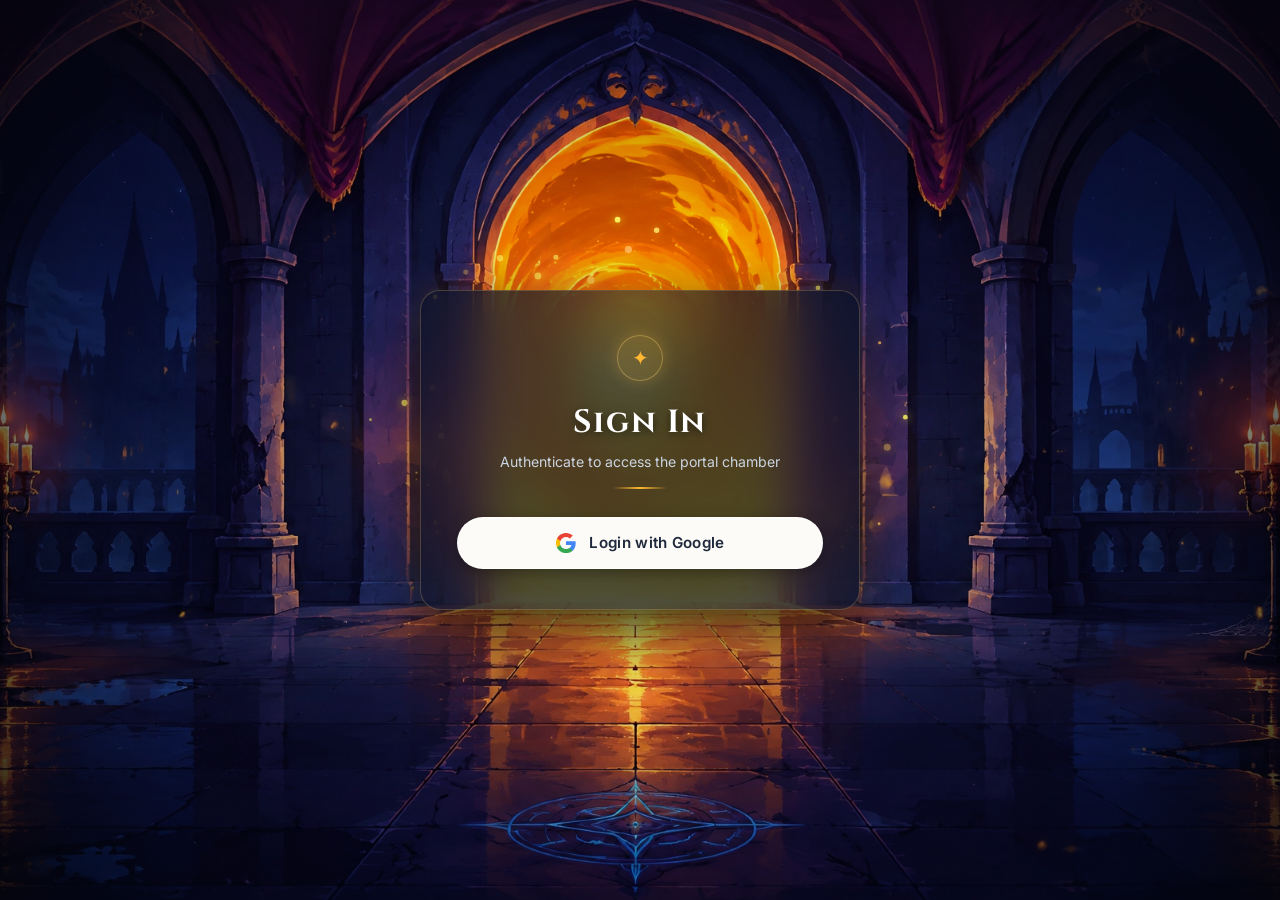
==== commit 03730bcc: "feat: implement cinematic 3D fly-through entering in between realistic cloud canyon for Page 3" ====
--- a/index.html
+++ b/index.html
@@ -110,6 +110,20 @@
     </div>
   </section>
 
+  <!-- Atmospheric 3D Clouds Fly-Through & Chasm Overlay (Fixed Fullscreen) -->
+  <div class="clouds-parting-overlay" id="cloudsOverlay" aria-hidden="true">
+    <div class="cloud-canyon-perspective">
+      <!-- Left Cumulus Cloud Bank (Feathered 3D Foreground) -->
+      <div class="canyon-bank-left"></div>
+
+      <!-- Right Cumulus Cloud Bank (Feathered 3D Foreground) -->
+      <div class="canyon-bank-right"></div>
+
+      <!-- Radiant Center Golden Horizon Portal Flare -->
+      <div class="canyon-horizon-portal"></div>
+    </div>
+  </div>
+
   <!-- ========================================================================= -->
   <!-- SCREEN 3 (PAGE 3): MINIMALIST DASHBOARD & SINGLE MEDIEVAL DUNGEON GATE    -->
   <!-- ========================================================================= -->
@@ -121,98 +135,63 @@
       <canvas id="cavernParticlesCanvas"></canvas>
     </div>
 
-    <!-- Atmospheric 3D Clouds Fly-Through & Chasm Overlay -->
-    <div class="clouds-parting-overlay" id="cloudsOverlay" aria-hidden="true">
-      <div class="cloud-canyon-perspective">
-        <!-- Far Chasm Portal Horizon -->
-        <div class="cloud-horizon-glow"></div>
-
-        <!-- Left Cloud Canyon Wall (Towering dense clouds flanking on left) -->
-        <div class="cloud-wall cloud-wall-left-far"></div>
-        <div class="cloud-wall cloud-wall-left-mid"></div>
-        <div class="cloud-wall cloud-wall-left-near"></div>
-
-        <!-- Right Cloud Canyon Wall (Towering dense clouds flanking on right) -->
-        <div class="cloud-wall cloud-wall-right-far"></div>
-        <div class="cloud-wall cloud-wall-right-mid"></div>
-        <div class="cloud-wall cloud-wall-right-near"></div>
-
-        <!-- Overhead Cloud Canopy -->
-        <div class="cloud-wall cloud-canopy-top"></div>
-
-        <!-- Cloud Sea Floor -->
-        <div class="cloud-wall cloud-floor-bottom"></div>
-
-        <!-- Speed Cloud Wisps Rushing Past Camera -->
-        <div class="cloud-wisps-tunnel">
-          <div class="cloud-wisp wisp-1"></div>
-          <div class="cloud-wisp wisp-2"></div>
-          <div class="cloud-wisp wisp-3"></div>
-          <div class="cloud-wisp wisp-4"></div>
-          <div class="cloud-wisp wisp-5"></div>
+    <div class="dashboard-page-content">
+      <!-- Minimalist Top Navigation -->
+      <nav class="emberkeep-nav">
+        <div class="nav-left">
+          <div class="nav-logo-circle" aria-hidden="true">
+            <span class="sigil-inner">✦</span>
+          </div>
+          <span class="nav-event-title" id="navEventTitle">Cybersecurity Classes</span>
         </div>
 
-        <!-- Atmospheric Mist Veil -->
-        <div class="cloud-mist-veil"></div>
-      </div>
-    </div>
-
-    <!-- Minimalist Top Navigation -->
-    <nav class="emberkeep-nav">
-      <div class="nav-left">
-        <div class="nav-logo-circle" aria-hidden="true">
-          <span class="sigil-inner">✦</span>
-        </div>
-        <span class="nav-event-title" id="navEventTitle">Cybersecurity Classes</span>
-      </div>
-
-      <div class="nav-right">
-        <!-- SFX Toggle Button -->
-        <button class="nav-sfx-btn" id="navSoundToggleBtn" title="Toggle Sound FX" aria-label="Toggle Sound Effects">
-          <svg class="sfx-icon-on" viewBox="0 0 24 24" width="16" height="16" fill="none" stroke="currentColor" stroke-width="2">
-            <polygon points="11 5 6 9 2 9 2 15 6 15 11 19 11 5"></polygon>
-            <path d="M19.07 4.93a10 10 0 0 1 0 14.14M15.54 8.46a5 5 0 0 1 0 7.07"></path>
-          </svg>
-          <svg class="sfx-icon-off hidden" viewBox="0 0 24 24" width="16" height="16" fill="none" stroke="currentColor" stroke-width="2">
-            <polygon points="11 5 6 9 2 9 2 15 6 15 11 19 11 5"></polygon>
-            <line x1="23" y1="9" x2="17" y2="15"></line>
-            <line x1="17" y1="9" x2="23" y2="15"></line>
-          </svg>
-          <span class="nav-sfx-label" id="navSfxLabel">SFX: ON</span>
-        </button>
-
-        <!-- Adventurer Profile Button with Logout Dropdown -->
-        <div class="profile-menu-container">
-          <button class="nav-avatar-btn" id="avatarBtn" title="Adventurer Profile" aria-label="Open Adventurer Profile" aria-expanded="false">
-            <img src="user_avatar.png" class="nav-avatar-img" alt="Adventurer" />
-            <div class="user-badge-online"></div>
+        <div class="nav-right">
+          <!-- SFX Toggle Button -->
+          <button class="nav-sfx-btn" id="navSoundToggleBtn" title="Toggle Sound FX" aria-label="Toggle Sound Effects">
+            <svg class="sfx-icon-on" viewBox="0 0 24 24" width="16" height="16" fill="none" stroke="currentColor" stroke-width="2">
+              <polygon points="11 5 6 9 2 9 2 15 6 15 11 19 11 5"></polygon>
+              <path d="M19.07 4.93a10 10 0 0 1 0 14.14M15.54 8.46a5 5 0 0 1 0 7.07"></path>
+            </svg>
+            <svg class="sfx-icon-off hidden" viewBox="0 0 24 24" width="16" height="16" fill="none" stroke="currentColor" stroke-width="2">
+              <polygon points="11 5 6 9 2 9 2 15 6 15 11 19 11 5"></polygon>
+              <line x1="23" y1="9" x2="17" y2="15"></line>
+              <line x1="17" y1="9" x2="23" y2="15"></line>
+            </svg>
+            <span class="nav-sfx-label" id="navSfxLabel">SFX: ON</span>
           </button>
 
-          <!-- Profile Dropdown Popup -->
-          <div class="profile-dropdown" id="profileDropdown" aria-hidden="true">
-            <div class="dropdown-header">
-              <img src="user_avatar.png" class="dropdown-avatar-img" alt="User Avatar" />
-              <div class="dropdown-user-info">
-                <span class="dropdown-name">Adventurer</span>
-                <span class="dropdown-role">Term IV Initiate</span>
+          <!-- Adventurer Profile Button with Logout Dropdown -->
+          <div class="profile-menu-container">
+            <button class="nav-avatar-btn" id="avatarBtn" title="Adventurer Profile" aria-label="Open Adventurer Profile" aria-expanded="false">
+              <img src="user_avatar.png" class="nav-avatar-img" alt="Adventurer" />
+              <div class="user-badge-online"></div>
+            </button>
+
+            <!-- Profile Dropdown Popup -->
+            <div class="profile-dropdown" id="profileDropdown" aria-hidden="true">
+              <div class="dropdown-header">
+                <img src="user_avatar.png" class="dropdown-avatar-img" alt="User Avatar" />
+                <div class="dropdown-user-info">
+                  <span class="dropdown-name">Adventurer</span>
+                  <span class="dropdown-role">Term IV Initiate</span>
+                </div>
               </div>
+              <div class="dropdown-divider"></div>
+              <button type="button" class="dropdown-logout-btn" id="btnLogout" aria-label="Logout">
+                <svg viewBox="0 0 24 24" width="16" height="16" fill="none" stroke="currentColor" stroke-width="2">
+                  <path d="M9 21H5a2 2 0 0 1-2-2V5a2 2 0 0 1 2-2h4"></path>
+                  <polyline points="16 17 21 12 16 7"></polyline>
+                  <line x1="21" y1="12" x2="9" y2="12"></line>
+                </svg>
+                <span>Logout</span>
+              </button>
             </div>
-            <div class="dropdown-divider"></div>
-            <button type="button" class="dropdown-logout-btn" id="btnLogout" aria-label="Logout">
-              <svg viewBox="0 0 24 24" width="16" height="16" fill="none" stroke="currentColor" stroke-width="2">
-                <path d="M9 21H5a2 2 0 0 1-2-2V5a2 2 0 0 1 2-2h4"></path>
-                <polyline points="16 17 21 12 16 7"></polyline>
-                <line x1="21" y1="12" x2="9" y2="12"></line>
-              </svg>
-              <span>Logout</span>
-            </button>
           </div>
         </div>
-      </div>
-    </nav>
-
-    <!-- Main Content Area: Centered Introduction & Single Medieval Dungeon Gate -->
-    <main class="dashboard-center-stage">
+      </nav>
+
+      <!-- Main Content Area: Centered Introduction & Single Medieval Dungeon Gate -->
+      <main class="dashboard-center-stage">
       <!-- Introduction Button -->
       <div class="intro-action-container">
         <button class="btn-introduction" id="btnIntroduction" aria-label="Open Introduction">
@@ -487,6 +466,7 @@
         </button>
       </div>
     </main>
+    </div>
   </section>
 
   <!-- Application Logic -->
--- a/style.css
+++ b/style.css
@@ -160,16 +160,19 @@
    ATMOSPHERIC 3D CLOUDS FLY-THROUGH (Entering In Between The Clouds)
    ========================================================================== */
 .clouds-parting-overlay {
-  position: absolute;
+  position: fixed;
   inset: 0;
-  z-index: 35;
+  width: 100vw;
+  height: 100vh;
+  z-index: 100;
   pointer-events: none;
   overflow: hidden;
   opacity: 0;
   visibility: hidden;
-  perspective: 1100px;
+  perspective: 1000px;
   perspective-origin: 50% 50%;
-  transition: opacity 0.3s ease;
+  transform-style: preserve-3d;
+  transition: opacity 0.6s ease;
 }
 
 .clouds-parting-overlay.active {
@@ -180,289 +183,110 @@
 .cloud-canyon-perspective {
   position: absolute;
   inset: 0;
+  width: 100%;
+  height: 100%;
   transform-style: preserve-3d;
   will-change: transform;
 }
 
-/* Central Horizon Rift (Distant Opening Between Clouds) */
-.cloud-horizon-glow {
-  position: absolute;
-  top: 50%;
+/* Left Cloud Bank (covers left 58% of screen, feathering softly towards center) */
+.canyon-bank-left {
+  position: absolute;
+  top: -10vh;
+  left: -5vw;
+  width: 60vw;
+  height: 120vh;
+  background: url('clouds_canyon.jpg') no-repeat left center;
+  background-size: cover;
+  -webkit-mask-image: linear-gradient(to right, rgba(0,0,0,1) 0%, rgba(0,0,0,1) 60%, rgba(0,0,0,0) 100%);
+  mask-image: linear-gradient(to right, rgba(0,0,0,1) 0%, rgba(0,0,0,1) 60%, rgba(0,0,0,0) 100%);
+  will-change: transform, opacity;
+  transition: transform 2.8s cubic-bezier(0.12, 0.88, 0.22, 1), opacity 2.4s ease;
+  transform: translate3d(0, 0, 0) scale(1.02);
+}
+
+/* Right Cloud Bank (covers right 58% of screen, feathering softly towards center) */
+.canyon-bank-right {
+  position: absolute;
+  top: -10vh;
+  right: -5vw;
+  width: 60vw;
+  height: 120vh;
+  background: url('clouds_canyon.jpg') no-repeat right center;
+  background-size: cover;
+  -webkit-mask-image: linear-gradient(to left, rgba(0,0,0,1) 0%, rgba(0,0,0,1) 60%, rgba(0,0,0,0) 100%);
+  mask-image: linear-gradient(to left, rgba(0,0,0,1) 0%, rgba(0,0,0,1) 60%, rgba(0,0,0,0) 100%);
+  will-change: transform, opacity;
+  transition: transform 2.8s cubic-bezier(0.12, 0.88, 0.22, 1), opacity 2.4s ease;
+  transform: translate3d(0, 0, 0) scale(1.02);
+}
+
+/* Radiant Golden Sunlight in the Central Chasm */
+.canyon-horizon-portal {
+  position: absolute;
+  top: 48%;
   left: 50%;
   transform: translate(-50%, -50%) scale(1);
-  width: 55vw;
-  height: 55vh;
-  background: radial-gradient(circle at center, rgba(255, 215, 120, 0.55) 0%, rgba(217, 104, 0, 0.3) 30%, rgba(59, 130, 246, 0.2) 55%, transparent 75%);
-  filter: blur(45px);
-  opacity: 1;
-  transition: transform 2.6s cubic-bezier(0.12, 0.88, 0.22, 1), opacity 1.8s ease;
-}
-
-/* Base Cloud Wall Layers */
-.cloud-wall {
-  position: absolute;
-  pointer-events: none;
-  border-radius: 50%;
+  width: 700px;
+  height: 500px;
+  background: radial-gradient(ellipse, rgba(255, 230, 150, 0.95) 0%, rgba(255, 175, 45, 0.5) 35%, rgba(60, 130, 255, 0.2) 65%, transparent 80%);
+  filter: blur(40px);
+  mix-blend-mode: screen;
   will-change: transform, opacity;
-}
-
-/* LEFT CLOUD CANYON WALL (Towering clouds on the left side) */
-.cloud-wall-left-far {
-  top: -15%;
-  left: -20%;
-  width: 70vw;
-  height: 130vh;
-  background: radial-gradient(circle at 45% 50%, rgba(13, 23, 56, 0.98) 0%, rgba(20, 36, 85, 0.9) 35%, rgba(9, 14, 32, 0.8) 65%, transparent 85%);
-  filter: blur(40px);
-  transform: translate3d(0, 0, -200px);
-  opacity: 0.95;
-  transition: transform 2.6s cubic-bezier(0.12, 0.88, 0.22, 1), opacity 2.1s ease;
-}
-
-.cloud-wall-left-mid {
-  top: -10%;
-  left: -15%;
-  width: 65vw;
-  height: 120vh;
-  background: radial-gradient(circle at 40% 50%, rgba(16, 28, 68, 0.98) 0%, rgba(26, 45, 105, 0.88) 40%, rgba(10, 16, 38, 0.8) 70%, transparent 85%);
-  filter: blur(45px);
-  transform: translate3d(0, 0, 0);
-  opacity: 1;
-  transition: transform 2.5s cubic-bezier(0.12, 0.88, 0.22, 1), opacity 2.0s ease;
-}
-
-.cloud-wall-left-near {
-  top: -5%;
-  left: -10%;
-  width: 60vw;
-  height: 110vh;
-  background: radial-gradient(circle at 35% 50%, rgba(22, 38, 90, 0.95) 0%, rgba(13, 23, 56, 0.88) 45%, transparent 80%);
-  filter: blur(50px);
-  transform: translate3d(0, 0, 150px);
-  opacity: 0.9;
-  transition: transform 2.4s cubic-bezier(0.12, 0.88, 0.22, 1), opacity 1.8s ease;
-}
-
-/* RIGHT CLOUD CANYON WALL (Towering clouds on the right side) */
-.cloud-wall-right-far {
-  top: -15%;
-  right: -20%;
-  width: 70vw;
-  height: 130vh;
-  background: radial-gradient(circle at 55% 50%, rgba(13, 23, 56, 0.98) 0%, rgba(20, 36, 85, 0.9) 35%, rgba(9, 14, 32, 0.8) 65%, transparent 85%);
-  filter: blur(40px);
-  transform: translate3d(0, 0, -200px);
-  opacity: 0.95;
-  transition: transform 2.6s cubic-bezier(0.12, 0.88, 0.22, 1), opacity 2.1s ease;
-}
-
-.cloud-wall-right-mid {
-  top: -10%;
-  right: -15%;
-  width: 65vw;
-  height: 120vh;
-  background: radial-gradient(circle at 60% 50%, rgba(16, 28, 68, 0.98) 0%, rgba(26, 45, 105, 0.88) 40%, rgba(10, 16, 38, 0.8) 70%, transparent 85%);
-  filter: blur(45px);
-  transform: translate3d(0, 0, 0);
-  opacity: 1;
-  transition: transform 2.5s cubic-bezier(0.12, 0.88, 0.22, 1), opacity 2.0s ease;
-}
-
-.cloud-wall-right-near {
-  top: -5%;
-  right: -10%;
-  width: 60vw;
-  height: 110vh;
-  background: radial-gradient(circle at 65% 50%, rgba(22, 38, 90, 0.95) 0%, rgba(13, 23, 56, 0.88) 45%, transparent 80%);
-  filter: blur(50px);
-  transform: translate3d(0, 0, 150px);
-  opacity: 0.9;
-  transition: transform 2.4s cubic-bezier(0.12, 0.88, 0.22, 1), opacity 1.8s ease;
-}
-
-/* OVERHEAD CLOUD CANOPY & CLOUD SEA FLOOR */
-.cloud-canopy-top {
-  top: -35%;
-  left: 5%;
-  width: 90vw;
-  height: 65vh;
-  background: radial-gradient(ellipse at 50% 35%, rgba(25, 42, 95, 0.95) 0%, rgba(11, 19, 44, 0.85) 50%, transparent 80%);
-  filter: blur(42px);
-  transform: translate3d(0, 0, 50px);
-  opacity: 1;
-  transition: transform 2.4s cubic-bezier(0.12, 0.88, 0.22, 1), opacity 2.0s ease;
-}
-
-.cloud-floor-bottom {
-  bottom: -35%;
-  left: 5%;
-  width: 90vw;
-  height: 65vh;
-  background: radial-gradient(ellipse at 50% 65%, rgba(11, 19, 44, 0.98) 0%, rgba(7, 11, 26, 0.9) 50%, transparent 80%);
-  filter: blur(42px);
-  transform: translate3d(0, 0, 50px);
-  opacity: 1;
-  transition: transform 2.4s cubic-bezier(0.12, 0.88, 0.22, 1), opacity 2.0s ease;
-}
-
-/* SPEED CLOUD WISPS (Rushing outwards past camera to create speed sensation) */
-.cloud-wisps-tunnel {
-  position: absolute;
-  inset: 0;
-  pointer-events: none;
-}
-
-.cloud-wisp {
-  position: absolute;
-  border-radius: 50%;
-  filter: blur(24px);
-  opacity: 0.7;
-  transform: scale(0.4) translateZ(-400px);
-  will-change: transform, opacity;
-  transition: transform 2.2s cubic-bezier(0.08, 0.82, 0.17, 1), opacity 1.8s ease;
-}
-
-.wisp-1 {
-  top: 30%;
-  left: 25%;
-  width: 250px;
-  height: 80px;
-  background: linear-gradient(90deg, transparent, rgba(255, 215, 120, 0.35), transparent);
-}
-
-.wisp-2 {
-  top: 35%;
-  right: 25%;
-  width: 260px;
-  height: 90px;
-  background: linear-gradient(90deg, transparent, rgba(147, 197, 253, 0.3), transparent);
-}
-
-.wisp-3 {
-  bottom: 25%;
-  left: 30%;
-  width: 320px;
-  height: 100px;
-  background: linear-gradient(90deg, transparent, rgba(255, 184, 51, 0.25), transparent);
-}
-
-.wisp-4 {
-  bottom: 30%;
-  right: 28%;
-  width: 280px;
-  height: 90px;
-  background: linear-gradient(90deg, transparent, rgba(147, 197, 253, 0.3), transparent);
-}
-
-.wisp-5 {
-  top: 45%;
-  left: 42%;
-  width: 200px;
-  height: 120px;
-  background: radial-gradient(circle, rgba(255, 235, 180, 0.4) 0%, transparent 70%);
-}
-
-/* ATMOSPHERIC MIST VEIL */
-.cloud-mist-veil {
-  position: absolute;
-  inset: 0;
-  background: radial-gradient(circle at center, rgba(14, 23, 56, 0.75) 0%, rgba(8, 14, 34, 0.92) 85%);
-  backdrop-filter: blur(10px);
-  -webkit-backdrop-filter: blur(10px);
-  opacity: 1;
-  transition: opacity 1.8s ease, transform 2.5s ease;
+  transition: transform 2.8s cubic-bezier(0.12, 0.88, 0.22, 1), opacity 2.0s ease;
 }
 
 /* ==========================================================================
    ACTIVE CANYON DIVE (Camera Rushes In Between The Clouds)
    ========================================================================== */
-.clouds-parting-overlay.parting .cloud-horizon-glow {
-  transform: translate(-50%, -50%) scale(2.6);
+.clouds-parting-overlay.parting .canyon-bank-left {
+  transform: translate3d(-55vw, 0, 500px) scale(2.2);
   opacity: 0;
 }
 
-/* Left canyon walls rush to the left and behind the camera */
-.clouds-parting-overlay.parting .cloud-wall-left-near {
-  transform: translate3d(-110vw, 0, 500px) scale(3.2);
+.clouds-parting-overlay.parting .canyon-bank-right {
+  transform: translate3d(55vw, 0, 500px) scale(2.2);
   opacity: 0;
 }
 
-.clouds-parting-overlay.parting .cloud-wall-left-mid {
-  transform: translate3d(-130vw, 0, 350px) scale(2.6);
+.clouds-parting-overlay.parting .canyon-horizon-portal {
+  transform: translate(-50%, -50%) scale(3.5);
   opacity: 0;
 }
 
-.clouds-parting-overlay.parting .cloud-wall-left-far {
-  transform: translate3d(-150vw, 0, 200px) scale(2.0);
-  opacity: 0;
-}
-
-/* Right canyon walls rush to the right and behind the camera */
-.clouds-parting-overlay.parting .cloud-wall-right-near {
-  transform: translate3d(110vw, 0, 500px) scale(3.2);
-  opacity: 0;
-}
-
-.clouds-parting-overlay.parting .cloud-wall-right-mid {
-  transform: translate3d(130vw, 0, 350px) scale(2.6);
-  opacity: 0;
-}
-
-.clouds-parting-overlay.parting .cloud-wall-right-far {
-  transform: translate3d(150vw, 0, 200px) scale(2.0);
-  opacity: 0;
-}
-
-/* Ceiling and floor clouds peel upward/downward past camera */
-.clouds-parting-overlay.parting .cloud-canopy-top {
-  transform: translate3d(0, -90vh, 400px) scale(2.4);
-  opacity: 0;
-}
-
-.clouds-parting-overlay.parting .cloud-floor-bottom {
-  transform: translate3d(0, 90vh, 400px) scale(2.4);
-  opacity: 0;
-}
-
-/* Wisps rush past viewer in high-speed 3D perspective */
-.clouds-parting-overlay.parting .cloud-wisp {
-  transform: scale(4.5) translateZ(550px);
-  opacity: 0;
-}
-
-.clouds-parting-overlay.parting .cloud-mist-veil {
-  opacity: 0;
-  transform: scale(1.2);
-}
-
-/* ==========================================================================
-   PAGE 3 EMERGENCE: FLYING FORWARD BETWEEN THE CLOUDS
-   ========================================================================== */
-#pageDashboard.emerge-from-clouds .emberkeep-nav,
-#pageDashboard.emerge-from-clouds .dashboard-center-stage {
-  animation: flyBetweenClouds 2.5s cubic-bezier(0.1, 0.85, 0.2, 1) forwards;
-  transform-origin: 50% 48%;
+.dashboard-page-content {
+  position: relative;
+  z-index: 10;
+  width: 100%;
+  height: 100%;
+  display: flex;
+  flex-direction: column;
+}
+
+#pageDashboard.emerge-from-clouds .dashboard-page-content {
+  animation: flyBetweenClouds 2.8s cubic-bezier(0.12, 0.88, 0.22, 1) forwards;
+  transform-origin: 50% 50%;
 }
 
 @keyframes flyBetweenClouds {
   0% {
     opacity: 0;
-    filter: blur(28px) brightness(1.7);
-    transform: perspective(1000px) translate3d(0, 35px, -800px) scale(0.28);
+    filter: brightness(1.5);
+    transform: perspective(1000px) translate3d(0, 30px, -650px) scale(0.42);
   }
-  30% {
+  32% {
     opacity: 0.65;
-    filter: blur(14px) brightness(1.35);
-    transform: perspective(1000px) translate3d(0, 18px, -400px) scale(0.62);
+    filter: brightness(1.3);
+    transform: perspective(1000px) translate3d(0, 16px, -320px) scale(0.7);
   }
   68% {
     opacity: 0.94;
-    filter: blur(4px) brightness(1.1);
-    transform: perspective(1000px) translate3d(0, 5px, -80px) scale(0.92);
+    filter: brightness(1.08);
+    transform: perspective(1000px) translate3d(0, 5px, -70px) scale(0.93);
   }
   100% {
     opacity: 1;
-    filter: blur(0px) brightness(1);
+    filter: brightness(1);
     transform: perspective(1000px) translate3d(0, 0, 0) scale(1);
   }
 }
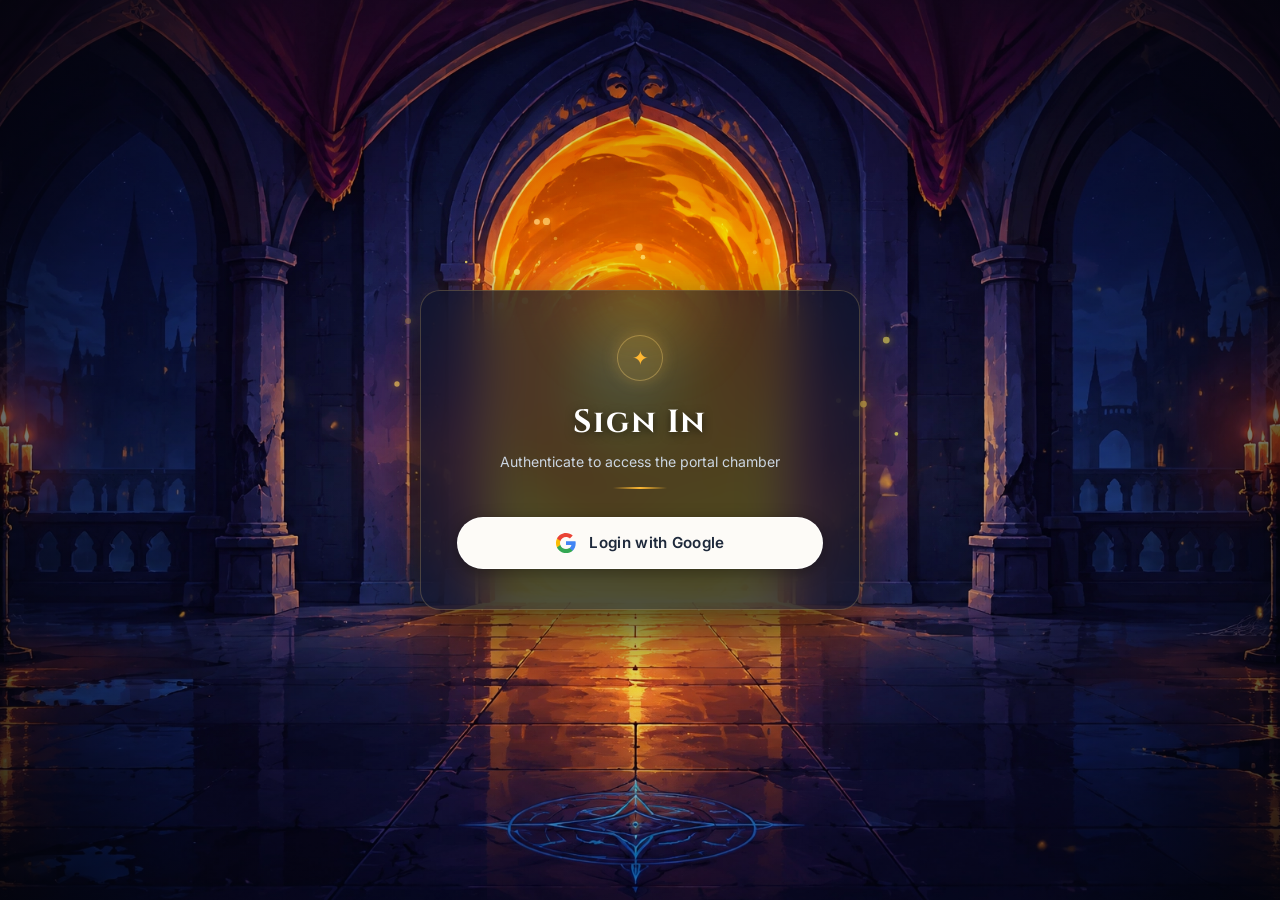
==== commit e55962f0: "fix: ensure clouds are preloaded, instantly 100% visible, and part majestically into Cybersecurity C" ====
--- a/index.html
+++ b/index.html
@@ -7,7 +7,8 @@
   <link rel="preconnect" href="https://fonts.googleapis.com" />
   <link rel="preconnect" href="https://fonts.gstatic.com" crossorigin />
   <link href="https://fonts.googleapis.com/css2?family=Cinzel:wght@500;700;900&family=Inter:ital,wght@0,300;0,400;0,500;0,600;0,700;1,400;1,600&family=Outfit:wght@400;500;600;700;800&display=swap" rel="stylesheet" />
-  <link rel="stylesheet" href="style.css" />
+  <link rel="preload" as="image" href="clouds_canyon.jpg" />
+  <link rel="stylesheet" href="style.css?v=cloud3" />
 </head>
 <body>
 
@@ -113,11 +114,15 @@
   <!-- Atmospheric 3D Clouds Fly-Through & Chasm Overlay (Fixed Fullscreen) -->
   <div class="clouds-parting-overlay" id="cloudsOverlay" aria-hidden="true">
     <div class="cloud-canyon-perspective">
-      <!-- Left Cumulus Cloud Bank (Feathered 3D Foreground) -->
-      <div class="canyon-bank-left"></div>
-
-      <!-- Right Cumulus Cloud Bank (Feathered 3D Foreground) -->
-      <div class="canyon-bank-right"></div>
+      <!-- Left Cumulus Cloud Bank -->
+      <div class="cloud-canyon-side canyon-bank-left">
+        <img src="clouds_canyon.jpg" class="canyon-img canyon-img-left" alt="Clouds Left" />
+      </div>
+
+      <!-- Right Cumulus Cloud Bank -->
+      <div class="cloud-canyon-side canyon-bank-right">
+        <img src="clouds_canyon.jpg" class="canyon-img canyon-img-right" alt="Clouds Right" />
+      </div>
 
       <!-- Radiant Center Golden Horizon Portal Flare -->
       <div class="canyon-horizon-portal"></div>
--- a/style.css
+++ b/style.css
@@ -172,12 +172,12 @@
   perspective: 1000px;
   perspective-origin: 50% 50%;
   transform-style: preserve-3d;
-  transition: opacity 0.6s ease;
+  transition: opacity 0.4s ease;
 }
 
 .clouds-parting-overlay.active {
-  opacity: 1;
-  visibility: visible;
+  opacity: 1 !important;
+  visibility: visible !important;
 }
 
 .cloud-canyon-perspective {
@@ -189,68 +189,80 @@
   will-change: transform;
 }
 
-/* Left Cloud Bank (covers left 58% of screen, feathering softly towards center) */
+/* Left & Right Cumulus Cloud Banks (Overlapping center chasm) */
+.canyon-bank-left,
+.canyon-bank-right {
+  position: absolute;
+  top: -10vh;
+  width: 58vw;
+  height: 120vh;
+  overflow: hidden;
+  will-change: transform, opacity;
+  opacity: 1;
+  transition: transform 3.0s cubic-bezier(0.12, 0.88, 0.22, 1), opacity 2.8s ease;
+  pointer-events: none;
+}
+
 .canyon-bank-left {
-  position: absolute;
-  top: -10vh;
-  left: -5vw;
-  width: 60vw;
+  left: 0;
+  transform: translate3d(0, 0, 0);
+  -webkit-mask-image: linear-gradient(to right, rgba(0,0,0,1) 62%, rgba(0,0,0,0) 100%);
+  mask-image: linear-gradient(to right, rgba(0,0,0,1) 62%, rgba(0,0,0,0) 100%);
+}
+
+.canyon-bank-right {
+  right: 0;
+  transform: translate3d(0, 0, 0);
+  -webkit-mask-image: linear-gradient(to left, rgba(0,0,0,1) 62%, rgba(0,0,0,0) 100%);
+  mask-image: linear-gradient(to left, rgba(0,0,0,1) 62%, rgba(0,0,0,0) 100%);
+}
+
+.canyon-img {
+  position: absolute;
+  top: 0;
+  width: 100vw;
   height: 120vh;
-  background: url('clouds_canyon.jpg') no-repeat left center;
-  background-size: cover;
-  -webkit-mask-image: linear-gradient(to right, rgba(0,0,0,1) 0%, rgba(0,0,0,1) 60%, rgba(0,0,0,0) 100%);
-  mask-image: linear-gradient(to right, rgba(0,0,0,1) 0%, rgba(0,0,0,1) 60%, rgba(0,0,0,0) 100%);
-  will-change: transform, opacity;
-  transition: transform 2.8s cubic-bezier(0.12, 0.88, 0.22, 1), opacity 2.4s ease;
-  transform: translate3d(0, 0, 0) scale(1.02);
-}
-
-/* Right Cloud Bank (covers right 58% of screen, feathering softly towards center) */
-.canyon-bank-right {
-  position: absolute;
-  top: -10vh;
-  right: -5vw;
-  width: 60vw;
-  height: 120vh;
-  background: url('clouds_canyon.jpg') no-repeat right center;
-  background-size: cover;
-  -webkit-mask-image: linear-gradient(to left, rgba(0,0,0,1) 0%, rgba(0,0,0,1) 60%, rgba(0,0,0,0) 100%);
-  mask-image: linear-gradient(to left, rgba(0,0,0,1) 0%, rgba(0,0,0,1) 60%, rgba(0,0,0,0) 100%);
-  will-change: transform, opacity;
-  transition: transform 2.8s cubic-bezier(0.12, 0.88, 0.22, 1), opacity 2.4s ease;
-  transform: translate3d(0, 0, 0) scale(1.02);
+  object-fit: cover;
+  display: block;
+}
+
+.canyon-img-left {
+  left: 0;
+  object-position: left center;
+}
+
+.canyon-img-right {
+  right: 0;
+  object-position: right center;
 }
 
 /* Radiant Golden Sunlight in the Central Chasm */
 .canyon-horizon-portal {
   position: absolute;
-  top: 48%;
-  left: 50%;
-  transform: translate(-50%, -50%) scale(1);
-  width: 700px;
-  height: 500px;
-  background: radial-gradient(ellipse, rgba(255, 230, 150, 0.95) 0%, rgba(255, 175, 45, 0.5) 35%, rgba(60, 130, 255, 0.2) 65%, transparent 80%);
-  filter: blur(40px);
-  mix-blend-mode: screen;
-  will-change: transform, opacity;
-  transition: transform 2.8s cubic-bezier(0.12, 0.88, 0.22, 1), opacity 2.0s ease;
+  inset: 0;
+  width: 100vw;
+  height: 100vh;
+  background: radial-gradient(circle at 50% 48%, rgba(255, 220, 130, 0.45) 0%, rgba(255, 170, 45, 0.2) 35%, transparent 70%);
+  pointer-events: none;
+  will-change: opacity, transform;
+  transition: opacity 2.2s ease, transform 2.8s cubic-bezier(0.12, 0.88, 0.22, 1);
 }
 
 /* ==========================================================================
    ACTIVE CANYON DIVE (Camera Rushes In Between The Clouds)
    ========================================================================== */
 .clouds-parting-overlay.parting .canyon-bank-left {
-  transform: translate3d(-55vw, 0, 500px) scale(2.2);
+  transform: translate3d(-55vw, 0, 0) scale(1.8);
   opacity: 0;
 }
 
 .clouds-parting-overlay.parting .canyon-bank-right {
-  transform: translate3d(55vw, 0, 500px) scale(2.2);
+  transform: translate3d(55vw, 0, 0) scale(1.8);
   opacity: 0;
 }
 
 .clouds-parting-overlay.parting .canyon-horizon-portal {
-  transform: translate(-50%, -50%) scale(3.5);
+  transform: scale(1.6);
   opacity: 0;
 }
 
@@ -263,26 +275,42 @@
   flex-direction: column;
 }
 
-#pageDashboard.emerge-from-clouds .dashboard-page-content {
+#pageDashboard.emerge-from-clouds .dashboard-center-stage {
   animation: flyBetweenClouds 2.8s cubic-bezier(0.12, 0.88, 0.22, 1) forwards;
   transform-origin: 50% 50%;
+}
+
+#pageDashboard.emerge-from-clouds .emberkeep-nav {
+  animation: navFadeInAfterClouds 1.5s ease 0.8s forwards;
+  opacity: 0;
+}
+
+@keyframes navFadeInAfterClouds {
+  from {
+    opacity: 0;
+    transform: translateY(-16px);
+  }
+  to {
+    opacity: 1;
+    transform: translateY(0);
+  }
 }
 
 @keyframes flyBetweenClouds {
   0% {
     opacity: 0;
-    filter: brightness(1.5);
-    transform: perspective(1000px) translate3d(0, 30px, -650px) scale(0.42);
+    filter: brightness(1.4);
+    transform: perspective(1000px) translate3d(0, 30px, -500px) scale(0.5);
   }
   32% {
-    opacity: 0.65;
-    filter: brightness(1.3);
-    transform: perspective(1000px) translate3d(0, 16px, -320px) scale(0.7);
+    opacity: 0.7;
+    filter: brightness(1.25);
+    transform: perspective(1000px) translate3d(0, 15px, -250px) scale(0.75);
   }
   68% {
-    opacity: 0.94;
-    filter: brightness(1.08);
-    transform: perspective(1000px) translate3d(0, 5px, -70px) scale(0.93);
+    opacity: 0.95;
+    filter: brightness(1.06);
+    transform: perspective(1000px) translate3d(0, 5px, -60px) scale(0.95);
   }
   100% {
     opacity: 1;
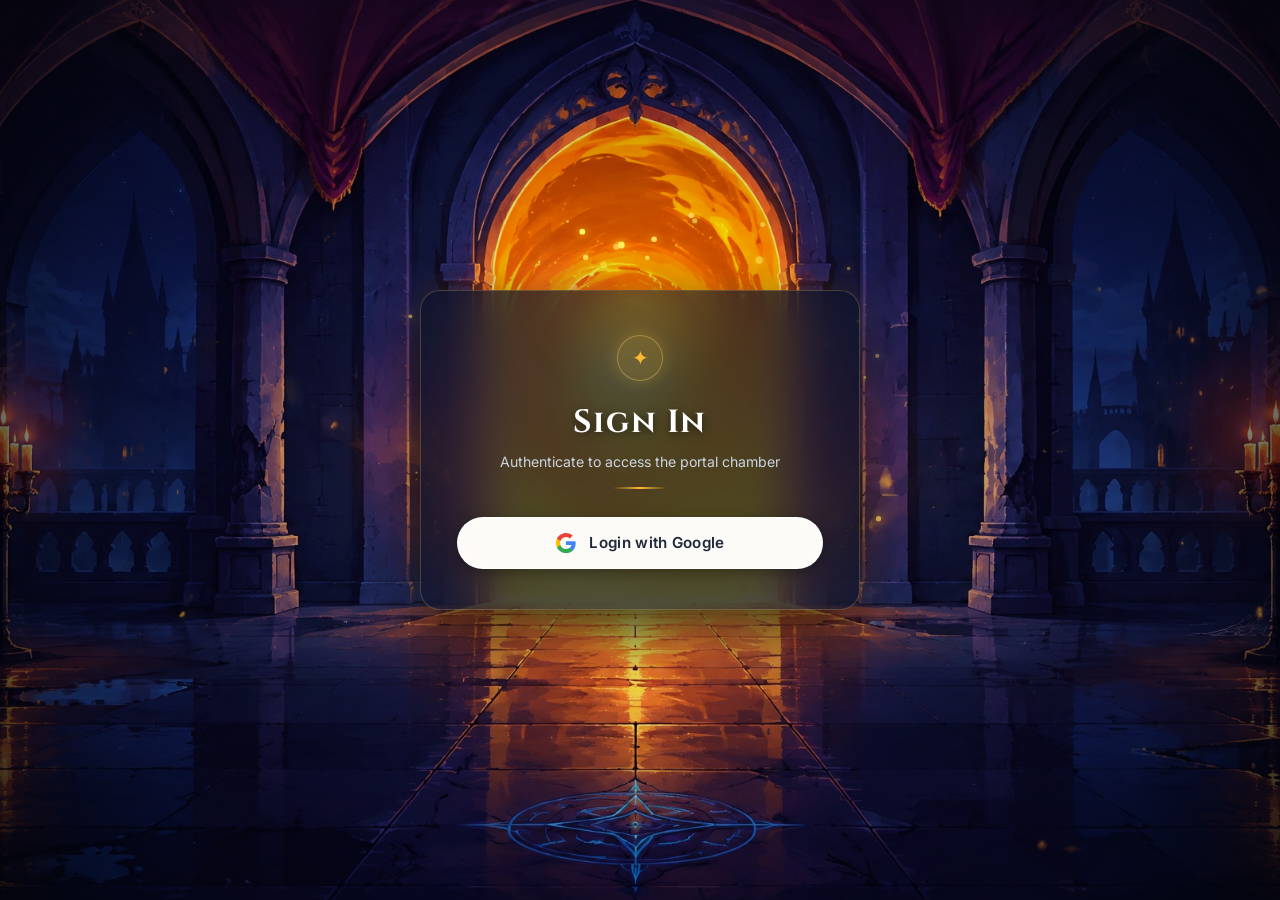
==== commit 13dc8237: "feat: allow transition video to play out fully and add choreographed Page 3 entrance animations afte" ====
--- a/index.html
+++ b/index.html
@@ -7,8 +7,7 @@
   <link rel="preconnect" href="https://fonts.googleapis.com" />
   <link rel="preconnect" href="https://fonts.gstatic.com" crossorigin />
   <link href="https://fonts.googleapis.com/css2?family=Cinzel:wght@500;700;900&family=Inter:ital,wght@0,300;0,400;0,500;0,600;0,700;1,400;1,600&family=Outfit:wght@400;500;600;700;800&display=swap" rel="stylesheet" />
-  <link rel="preload" as="image" href="clouds_canyon.jpg" />
-  <link rel="stylesheet" href="style.css?v=cloud3" />
+  <link rel="stylesheet" href="style.css" />
 </head>
 <body>
 
@@ -111,24 +110,6 @@
     </div>
   </section>
 
-  <!-- Atmospheric 3D Clouds Fly-Through & Chasm Overlay (Fixed Fullscreen) -->
-  <div class="clouds-parting-overlay" id="cloudsOverlay" aria-hidden="true">
-    <div class="cloud-canyon-perspective">
-      <!-- Left Cumulus Cloud Bank -->
-      <div class="cloud-canyon-side canyon-bank-left">
-        <img src="clouds_canyon.jpg" class="canyon-img canyon-img-left" alt="Clouds Left" />
-      </div>
-
-      <!-- Right Cumulus Cloud Bank -->
-      <div class="cloud-canyon-side canyon-bank-right">
-        <img src="clouds_canyon.jpg" class="canyon-img canyon-img-right" alt="Clouds Right" />
-      </div>
-
-      <!-- Radiant Center Golden Horizon Portal Flare -->
-      <div class="canyon-horizon-portal"></div>
-    </div>
-  </div>
-
   <!-- ========================================================================= -->
   <!-- SCREEN 3 (PAGE 3): MINIMALIST DASHBOARD & SINGLE MEDIEVAL DUNGEON GATE    -->
   <!-- ========================================================================= -->
@@ -140,63 +121,62 @@
       <canvas id="cavernParticlesCanvas"></canvas>
     </div>
 
-    <div class="dashboard-page-content">
-      <!-- Minimalist Top Navigation -->
-      <nav class="emberkeep-nav">
-        <div class="nav-left">
-          <div class="nav-logo-circle" aria-hidden="true">
-            <span class="sigil-inner">✦</span>
-          </div>
-          <span class="nav-event-title" id="navEventTitle">Cybersecurity Classes</span>
+    <!-- Minimalist Top Navigation -->
+    <nav class="emberkeep-nav">
+      <div class="nav-left">
+        <div class="nav-logo-circle" aria-hidden="true">
+          <span class="sigil-inner">✦</span>
         </div>
-
-        <div class="nav-right">
-          <!-- SFX Toggle Button -->
-          <button class="nav-sfx-btn" id="navSoundToggleBtn" title="Toggle Sound FX" aria-label="Toggle Sound Effects">
-            <svg class="sfx-icon-on" viewBox="0 0 24 24" width="16" height="16" fill="none" stroke="currentColor" stroke-width="2">
-              <polygon points="11 5 6 9 2 9 2 15 6 15 11 19 11 5"></polygon>
-              <path d="M19.07 4.93a10 10 0 0 1 0 14.14M15.54 8.46a5 5 0 0 1 0 7.07"></path>
-            </svg>
-            <svg class="sfx-icon-off hidden" viewBox="0 0 24 24" width="16" height="16" fill="none" stroke="currentColor" stroke-width="2">
-              <polygon points="11 5 6 9 2 9 2 15 6 15 11 19 11 5"></polygon>
-              <line x1="23" y1="9" x2="17" y2="15"></line>
-              <line x1="17" y1="9" x2="23" y2="15"></line>
-            </svg>
-            <span class="nav-sfx-label" id="navSfxLabel">SFX: ON</span>
+        <span class="nav-event-title" id="navEventTitle">Cybersecurity Classes</span>
+      </div>
+
+      <div class="nav-right">
+        <!-- SFX Toggle Button -->
+        <button class="nav-sfx-btn" id="navSoundToggleBtn" title="Toggle Sound FX" aria-label="Toggle Sound Effects">
+          <svg class="sfx-icon-on" viewBox="0 0 24 24" width="16" height="16" fill="none" stroke="currentColor" stroke-width="2">
+            <polygon points="11 5 6 9 2 9 2 15 6 15 11 19 11 5"></polygon>
+            <path d="M19.07 4.93a10 10 0 0 1 0 14.14M15.54 8.46a5 5 0 0 1 0 7.07"></path>
+          </svg>
+          <svg class="sfx-icon-off hidden" viewBox="0 0 24 24" width="16" height="16" fill="none" stroke="currentColor" stroke-width="2">
+            <polygon points="11 5 6 9 2 9 2 15 6 15 11 19 11 5"></polygon>
+            <line x1="23" y1="9" x2="17" y2="15"></line>
+            <line x1="17" y1="9" x2="23" y2="15"></line>
+          </svg>
+          <span class="nav-sfx-label" id="navSfxLabel">SFX: ON</span>
+        </button>
+
+        <!-- Adventurer Profile Button with Logout Dropdown -->
+        <div class="profile-menu-container">
+          <button class="nav-avatar-btn" id="avatarBtn" title="Adventurer Profile" aria-label="Open Adventurer Profile" aria-expanded="false">
+            <img src="user_avatar.png" class="nav-avatar-img" alt="Adventurer" />
+            <div class="user-badge-online"></div>
           </button>
 
-          <!-- Adventurer Profile Button with Logout Dropdown -->
-          <div class="profile-menu-container">
-            <button class="nav-avatar-btn" id="avatarBtn" title="Adventurer Profile" aria-label="Open Adventurer Profile" aria-expanded="false">
-              <img src="user_avatar.png" class="nav-avatar-img" alt="Adventurer" />
-              <div class="user-badge-online"></div>
+          <!-- Profile Dropdown Popup -->
+          <div class="profile-dropdown" id="profileDropdown" aria-hidden="true">
+            <div class="dropdown-header">
+              <img src="user_avatar.png" class="dropdown-avatar-img" alt="User Avatar" />
+              <div class="dropdown-user-info">
+                <span class="dropdown-name">Adventurer</span>
+                <span class="dropdown-role">Term IV Initiate</span>
+              </div>
+            </div>
+            <div class="dropdown-divider"></div>
+            <button type="button" class="dropdown-logout-btn" id="btnLogout" aria-label="Logout">
+              <svg viewBox="0 0 24 24" width="16" height="16" fill="none" stroke="currentColor" stroke-width="2">
+                <path d="M9 21H5a2 2 0 0 1-2-2V5a2 2 0 0 1 2-2h4"></path>
+                <polyline points="16 17 21 12 16 7"></polyline>
+                <line x1="21" y1="12" x2="9" y2="12"></line>
+              </svg>
+              <span>Logout</span>
             </button>
-
-            <!-- Profile Dropdown Popup -->
-            <div class="profile-dropdown" id="profileDropdown" aria-hidden="true">
-              <div class="dropdown-header">
-                <img src="user_avatar.png" class="dropdown-avatar-img" alt="User Avatar" />
-                <div class="dropdown-user-info">
-                  <span class="dropdown-name">Adventurer</span>
-                  <span class="dropdown-role">Term IV Initiate</span>
-                </div>
-              </div>
-              <div class="dropdown-divider"></div>
-              <button type="button" class="dropdown-logout-btn" id="btnLogout" aria-label="Logout">
-                <svg viewBox="0 0 24 24" width="16" height="16" fill="none" stroke="currentColor" stroke-width="2">
-                  <path d="M9 21H5a2 2 0 0 1-2-2V5a2 2 0 0 1 2-2h4"></path>
-                  <polyline points="16 17 21 12 16 7"></polyline>
-                  <line x1="21" y1="12" x2="9" y2="12"></line>
-                </svg>
-                <span>Logout</span>
-              </button>
-            </div>
           </div>
         </div>
-      </nav>
-
-      <!-- Main Content Area: Centered Introduction & Single Medieval Dungeon Gate -->
-      <main class="dashboard-center-stage">
+      </div>
+    </nav>
+
+    <!-- Main Content Area: Centered Introduction & Single Medieval Dungeon Gate -->
+    <main class="dashboard-center-stage">
       <!-- Introduction Button -->
       <div class="intro-action-container">
         <button class="btn-introduction" id="btnIntroduction" aria-label="Open Introduction">
@@ -471,7 +451,6 @@
         </button>
       </div>
     </main>
-    </div>
   </section>
 
   <!-- Application Logic -->
--- a/style.css
+++ b/style.css
@@ -129,194 +129,6 @@
 
 .warp-flash.flash-active {
   opacity: 1;
-}
-
-/* ==========================================================================
-   PORTAL VIDEO TRANSITION VIEW
-   ========================================================================== */
-#portalTransitionSection {
-  background: #000000;
-  overflow: hidden;
-}
-
-.video-container {
-  position: relative;
-  width: 100%;
-  height: 100%;
-  display: flex;
-  align-items: center;
-  justify-content: center;
-  background: #000000;
-}
-
-#portalVideo {
-  width: 100%;
-  height: 100%;
-  object-fit: cover;
-  display: block;
-}
-
-/* ==========================================================================
-   ATMOSPHERIC 3D CLOUDS FLY-THROUGH (Entering In Between The Clouds)
-   ========================================================================== */
-.clouds-parting-overlay {
-  position: fixed;
-  inset: 0;
-  width: 100vw;
-  height: 100vh;
-  z-index: 100;
-  pointer-events: none;
-  overflow: hidden;
-  opacity: 0;
-  visibility: hidden;
-  perspective: 1000px;
-  perspective-origin: 50% 50%;
-  transform-style: preserve-3d;
-  transition: opacity 0.4s ease;
-}
-
-.clouds-parting-overlay.active {
-  opacity: 1 !important;
-  visibility: visible !important;
-}
-
-.cloud-canyon-perspective {
-  position: absolute;
-  inset: 0;
-  width: 100%;
-  height: 100%;
-  transform-style: preserve-3d;
-  will-change: transform;
-}
-
-/* Left & Right Cumulus Cloud Banks (Overlapping center chasm) */
-.canyon-bank-left,
-.canyon-bank-right {
-  position: absolute;
-  top: -10vh;
-  width: 58vw;
-  height: 120vh;
-  overflow: hidden;
-  will-change: transform, opacity;
-  opacity: 1;
-  transition: transform 3.0s cubic-bezier(0.12, 0.88, 0.22, 1), opacity 2.8s ease;
-  pointer-events: none;
-}
-
-.canyon-bank-left {
-  left: 0;
-  transform: translate3d(0, 0, 0);
-  -webkit-mask-image: linear-gradient(to right, rgba(0,0,0,1) 62%, rgba(0,0,0,0) 100%);
-  mask-image: linear-gradient(to right, rgba(0,0,0,1) 62%, rgba(0,0,0,0) 100%);
-}
-
-.canyon-bank-right {
-  right: 0;
-  transform: translate3d(0, 0, 0);
-  -webkit-mask-image: linear-gradient(to left, rgba(0,0,0,1) 62%, rgba(0,0,0,0) 100%);
-  mask-image: linear-gradient(to left, rgba(0,0,0,1) 62%, rgba(0,0,0,0) 100%);
-}
-
-.canyon-img {
-  position: absolute;
-  top: 0;
-  width: 100vw;
-  height: 120vh;
-  object-fit: cover;
-  display: block;
-}
-
-.canyon-img-left {
-  left: 0;
-  object-position: left center;
-}
-
-.canyon-img-right {
-  right: 0;
-  object-position: right center;
-}
-
-/* Radiant Golden Sunlight in the Central Chasm */
-.canyon-horizon-portal {
-  position: absolute;
-  inset: 0;
-  width: 100vw;
-  height: 100vh;
-  background: radial-gradient(circle at 50% 48%, rgba(255, 220, 130, 0.45) 0%, rgba(255, 170, 45, 0.2) 35%, transparent 70%);
-  pointer-events: none;
-  will-change: opacity, transform;
-  transition: opacity 2.2s ease, transform 2.8s cubic-bezier(0.12, 0.88, 0.22, 1);
-}
-
-/* ==========================================================================
-   ACTIVE CANYON DIVE (Camera Rushes In Between The Clouds)
-   ========================================================================== */
-.clouds-parting-overlay.parting .canyon-bank-left {
-  transform: translate3d(-55vw, 0, 0) scale(1.8);
-  opacity: 0;
-}
-
-.clouds-parting-overlay.parting .canyon-bank-right {
-  transform: translate3d(55vw, 0, 0) scale(1.8);
-  opacity: 0;
-}
-
-.clouds-parting-overlay.parting .canyon-horizon-portal {
-  transform: scale(1.6);
-  opacity: 0;
-}
-
-.dashboard-page-content {
-  position: relative;
-  z-index: 10;
-  width: 100%;
-  height: 100%;
-  display: flex;
-  flex-direction: column;
-}
-
-#pageDashboard.emerge-from-clouds .dashboard-center-stage {
-  animation: flyBetweenClouds 2.8s cubic-bezier(0.12, 0.88, 0.22, 1) forwards;
-  transform-origin: 50% 50%;
-}
-
-#pageDashboard.emerge-from-clouds .emberkeep-nav {
-  animation: navFadeInAfterClouds 1.5s ease 0.8s forwards;
-  opacity: 0;
-}
-
-@keyframes navFadeInAfterClouds {
-  from {
-    opacity: 0;
-    transform: translateY(-16px);
-  }
-  to {
-    opacity: 1;
-    transform: translateY(0);
-  }
-}
-
-@keyframes flyBetweenClouds {
-  0% {
-    opacity: 0;
-    filter: brightness(1.4);
-    transform: perspective(1000px) translate3d(0, 30px, -500px) scale(0.5);
-  }
-  32% {
-    opacity: 0.7;
-    filter: brightness(1.25);
-    transform: perspective(1000px) translate3d(0, 15px, -250px) scale(0.75);
-  }
-  68% {
-    opacity: 0.95;
-    filter: brightness(1.06);
-    transform: perspective(1000px) translate3d(0, 5px, -60px) scale(0.95);
-  }
-  100% {
-    opacity: 1;
-    filter: brightness(1);
-    transform: perspective(1000px) translate3d(0, 0, 0) scale(1);
-  }
 }
 
 /* ==========================================================================
@@ -1254,6 +1066,217 @@
 }
 
 /* ==========================================================================
+   PAGE 3: CINEMATIC ENTRANCE ANIMATIONS (Triggered after Video Warp Flash)
+   ========================================================================== */
+#pageDashboard.dashboard-enter-anim .emberkeep-bg {
+  animation: dashboardBgReveal 1.2s var(--ease-cinematic) forwards;
+}
+
+@keyframes dashboardBgReveal {
+  0% {
+    opacity: 0;
+    transform: scale(1.06);
+  }
+  100% {
+    opacity: 1;
+    transform: scale(1);
+  }
+}
+
+#pageDashboard.dashboard-enter-anim .sanctum-ambient-vortex {
+  animation: vortexReveal 1.5s var(--ease-cinematic) forwards;
+}
+
+@keyframes vortexReveal {
+  0% {
+    opacity: 0;
+    transform: translate(-50%, -50%) scale(0.5);
+  }
+  50% {
+    opacity: 0.85;
+    transform: translate(-50%, -50%) scale(1.1);
+  }
+  100% {
+    opacity: 0.5;
+    transform: translate(-50%, -50%) scale(1);
+  }
+}
+
+#pageDashboard.dashboard-enter-anim .emberkeep-nav {
+  animation: navSlideDown 0.8s var(--ease-cinematic) 0.1s both;
+}
+
+@keyframes navSlideDown {
+  0% {
+    opacity: 0;
+    transform: translateY(-30px);
+  }
+  100% {
+    opacity: 1;
+    transform: translateY(0);
+  }
+}
+
+#pageDashboard.dashboard-enter-anim .dashboard-center-stage {
+  animation: centerStageReveal 0.95s var(--ease-cinematic) 0.18s both;
+}
+
+@keyframes centerStageReveal {
+  0% {
+    opacity: 0;
+    transform: translateY(32px) scale(0.92);
+  }
+  100% {
+    opacity: 1;
+    transform: translateY(0) scale(1);
+  }
+}
+
+#pageDashboard.dashboard-enter-anim .intro-action-container {
+  animation: introBtnEntrance 0.85s var(--ease-spring) 0.3s both;
+}
+
+@keyframes introBtnEntrance {
+  0% {
+    opacity: 0;
+    transform: translateY(22px) scale(0.88);
+  }
+  100% {
+    opacity: 1;
+    transform: translateY(0) scale(1);
+  }
+}
+
+#pageDashboard.dashboard-enter-anim .btn-introduction {
+  animation: introGlowSweep 1.6s ease-out 0.35s both;
+}
+
+@keyframes introGlowSweep {
+  0% {
+    box-shadow: 0 0 0 rgba(255, 184, 51, 0);
+  }
+  40% {
+    box-shadow: 0 0 50px rgba(255, 184, 51, 0.75), 0 8px 30px rgba(0, 0, 0, 0.7);
+  }
+  100% {
+    box-shadow: 0 8px 30px rgba(0, 0, 0, 0.65), 0 0 20px rgba(255, 184, 51, 0.25);
+  }
+}
+
+#pageDashboard.dashboard-enter-anim .intro-status-caption {
+  animation: captionFadeIn 0.8s ease-out 0.5s both;
+}
+
+@keyframes captionFadeIn {
+  0% {
+    opacity: 0;
+    transform: translateY(8px);
+  }
+  100% {
+    opacity: 1;
+    transform: translateY(0);
+  }
+}
+
+#pageDashboard.dashboard-enter-anim .single-dungeon-gate-wrap {
+  animation: gateDescent 1s var(--ease-spring) 0.4s both;
+}
+
+@keyframes gateDescent {
+  0% {
+    opacity: 0;
+    transform: translateY(40px) scale(0.86);
+    filter: drop-shadow(0 4px 10px rgba(0, 0, 0, 0.5));
+  }
+  60% {
+    transform: translateY(-5px) scale(1.02);
+  }
+  100% {
+    opacity: 1;
+    transform: translateY(0) scale(1);
+    filter: drop-shadow(0 16px 26px rgba(0, 0, 0, 0.85));
+  }
+}
+
+#pageDashboard.dashboard-enter-anim .gate-ground-spill {
+  animation: groundSpillIgnite 1.3s ease-out 0.45s both;
+}
+
+@keyframes groundSpillIgnite {
+  0% {
+    opacity: 0;
+    rx: 20px;
+    ry: 3px;
+  }
+  50% {
+    opacity: 1;
+    rx: 110px;
+    ry: 18px;
+  }
+  100% {
+    opacity: 0.8;
+    rx: 82px;
+    ry: 11px;
+  }
+}
+
+#pageDashboard.dashboard-enter-anim .keystone-sigil {
+  animation: keystoneIgnite 1.1s ease-out 0.55s both;
+}
+
+@keyframes keystoneIgnite {
+  0% {
+    opacity: 0;
+    transform: scale(0.4);
+  }
+  50% {
+    opacity: 1;
+    transform: scale(1.35);
+    filter: drop-shadow(0 0 20px #ffe28a);
+    fill: #ffffff;
+  }
+  100% {
+    opacity: 1;
+    transform: scale(1);
+    filter: drop-shadow(0 0 8px rgba(255, 184, 51, 0.6));
+    fill: #ffb833;
+  }
+}
+
+#pageDashboard.dashboard-enter-anim .gate-lock-seal {
+  animation: lockSealClank 0.75s var(--ease-spring) 0.65s both;
+}
+
+@keyframes lockSealClank {
+  0% {
+    opacity: 0;
+    transform: translate(-50%, -65%) scale(0.7);
+  }
+  60% {
+    transform: translate(-50%, -48%) scale(1.08);
+  }
+  100% {
+    opacity: 1;
+    transform: translate(-50%, -50%) scale(1);
+  }
+}
+
+#pageDashboard.dashboard-enter-anim .gate-indicator {
+  animation: indicatorPop 0.6s var(--ease-spring) 0.8s both;
+}
+
+@keyframes indicatorPop {
+  0% {
+    opacity: 0;
+    transform: translate(-50%, 14px) scale(0.8);
+  }
+  100% {
+    opacity: 1;
+    transform: translate(-50%, 0) scale(1);
+  }
+}
+
+/* ==========================================================================
    RESPONSIVE LAYOUT
    ========================================================================== */
 @media (max-width: 768px) {
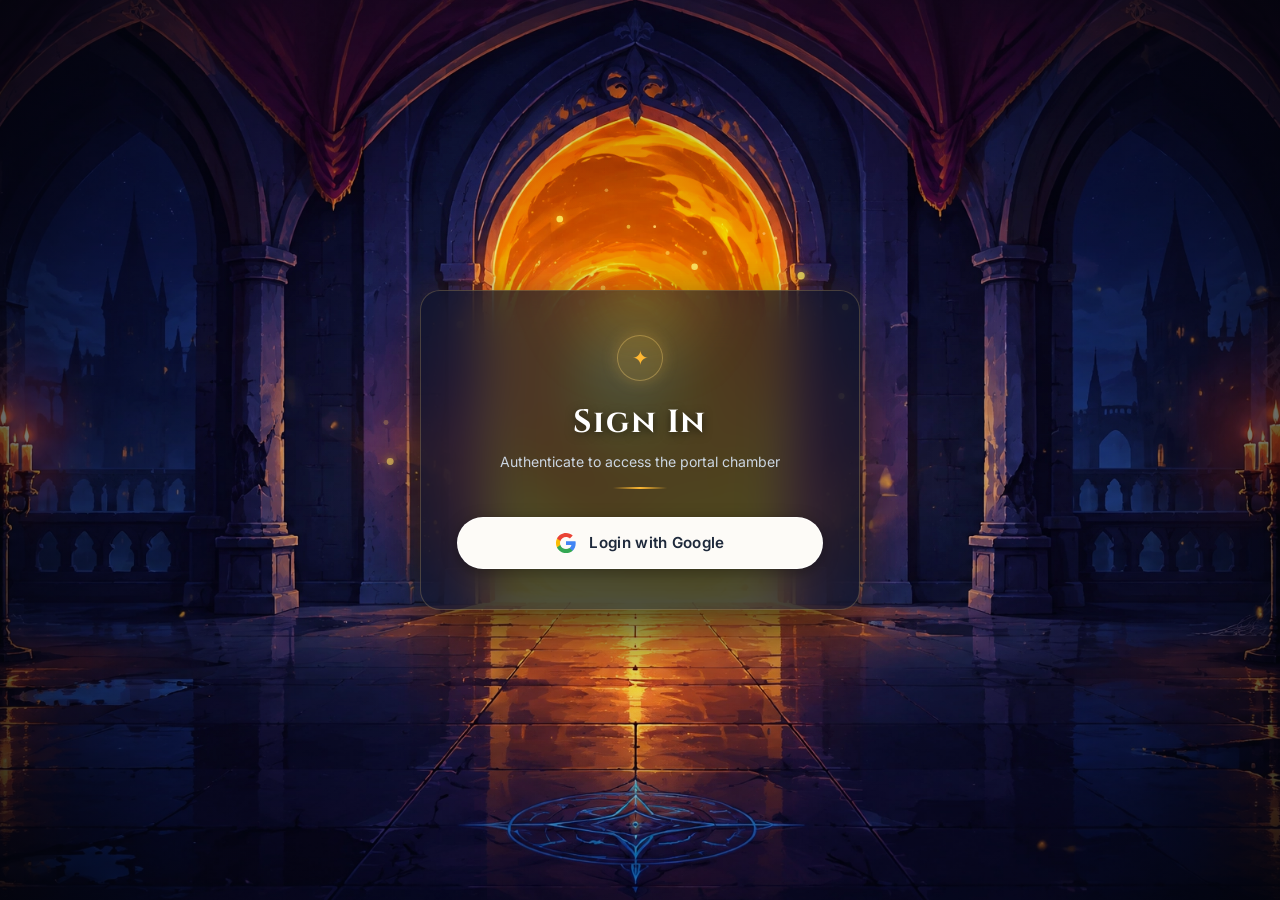
==== commit ba004903: "feat: make 3rd page individual dashboard.html and handle all cross-module redirections" ====
--- a/index.html
+++ b/index.html
@@ -110,350 +110,7 @@
     </div>
   </section>
 
-  <!-- ========================================================================= -->
-  <!-- SCREEN 3 (PAGE 3): MINIMALIST DASHBOARD & SINGLE MEDIEVAL DUNGEON GATE    -->
-  <!-- ========================================================================= -->
-  <section class="screen-view" id="pageDashboard">
-    <!-- Ambient Starfield & Vortex Canvas -->
-    <div class="emberkeep-bg">
-      <div class="stars-layer"></div>
-      <div class="sanctum-ambient-vortex"></div>
-      <canvas id="cavernParticlesCanvas"></canvas>
-    </div>
-
-    <!-- Minimalist Top Navigation -->
-    <nav class="emberkeep-nav">
-      <div class="nav-left">
-        <div class="nav-logo-circle" aria-hidden="true">
-          <span class="sigil-inner">✦</span>
-        </div>
-        <span class="nav-event-title" id="navEventTitle">Cybersecurity Classes</span>
-      </div>
-
-      <div class="nav-right">
-        <!-- SFX Toggle Button -->
-        <button class="nav-sfx-btn" id="navSoundToggleBtn" title="Toggle Sound FX" aria-label="Toggle Sound Effects">
-          <svg class="sfx-icon-on" viewBox="0 0 24 24" width="16" height="16" fill="none" stroke="currentColor" stroke-width="2">
-            <polygon points="11 5 6 9 2 9 2 15 6 15 11 19 11 5"></polygon>
-            <path d="M19.07 4.93a10 10 0 0 1 0 14.14M15.54 8.46a5 5 0 0 1 0 7.07"></path>
-          </svg>
-          <svg class="sfx-icon-off hidden" viewBox="0 0 24 24" width="16" height="16" fill="none" stroke="currentColor" stroke-width="2">
-            <polygon points="11 5 6 9 2 9 2 15 6 15 11 19 11 5"></polygon>
-            <line x1="23" y1="9" x2="17" y2="15"></line>
-            <line x1="17" y1="9" x2="23" y2="15"></line>
-          </svg>
-          <span class="nav-sfx-label" id="navSfxLabel">SFX: ON</span>
-        </button>
-
-        <!-- Adventurer Profile Button with Logout Dropdown -->
-        <div class="profile-menu-container">
-          <button class="nav-avatar-btn" id="avatarBtn" title="Adventurer Profile" aria-label="Open Adventurer Profile" aria-expanded="false">
-            <img src="user_avatar.png" class="nav-avatar-img" alt="Adventurer" />
-            <div class="user-badge-online"></div>
-          </button>
-
-          <!-- Profile Dropdown Popup -->
-          <div class="profile-dropdown" id="profileDropdown" aria-hidden="true">
-            <div class="dropdown-header">
-              <img src="user_avatar.png" class="dropdown-avatar-img" alt="User Avatar" />
-              <div class="dropdown-user-info">
-                <span class="dropdown-name">Adventurer</span>
-                <span class="dropdown-role">Term IV Initiate</span>
-              </div>
-            </div>
-            <div class="dropdown-divider"></div>
-            <button type="button" class="dropdown-logout-btn" id="btnLogout" aria-label="Logout">
-              <svg viewBox="0 0 24 24" width="16" height="16" fill="none" stroke="currentColor" stroke-width="2">
-                <path d="M9 21H5a2 2 0 0 1-2-2V5a2 2 0 0 1 2-2h4"></path>
-                <polyline points="16 17 21 12 16 7"></polyline>
-                <line x1="21" y1="12" x2="9" y2="12"></line>
-              </svg>
-              <span>Logout</span>
-            </button>
-          </div>
-        </div>
-      </div>
-    </nav>
-
-    <!-- Main Content Area: Centered Introduction & Single Medieval Dungeon Gate -->
-    <main class="dashboard-center-stage">
-      <!-- Introduction Button -->
-      <div class="intro-action-container">
-        <button class="btn-introduction" id="btnIntroduction" aria-label="Open Introduction">
-          <span class="btn-intro-aura"></span>
-          <span class="btn-intro-shimmer"></span>
-          <span class="btn-intro-sparkle">✦</span>
-          <span class="btn-intro-text">Introduction</span>
-          <span class="btn-intro-arrow">
-            <svg viewBox="0 0 24 24" width="16" height="16" fill="none" stroke="currentColor" stroke-width="2.5">
-              <polyline points="9 18 15 12 9 6"></polyline>
-            </svg>
-          </span>
-        </button>
-        <p class="intro-status-caption" id="introNotice">Click Introduction to break the seal and unlock the dungeon gate.</p>
-      </div>
-
-      <!-- Single Handcrafted Medieval Stone Arch Wooden Gate -->
-      <div class="single-dungeon-gate-wrap" id="dungeonGateWrap">
-        <!-- Master SVG Definitions for Crisp Vector Gate -->
-        <svg class="svg-defs-only" aria-hidden="true" style="position: absolute; width: 0; height: 0; overflow: hidden;">
-          <defs id="sharedGateDefs">
-            <radialGradient id="gfShadow" cx="50%" cy="50%" rx="50%" ry="50%">
-              <stop offset="0%" stop-color="#02040a" stop-opacity="0.95" />
-              <stop offset="65%" stop-color="#02040a" stop-opacity="0.4" />
-              <stop offset="100%" stop-color="#080e22" stop-opacity="0" />
-            </radialGradient>
-
-            <radialGradient id="gfSpill" cx="50%" cy="35%" rx="50%" ry="50%">
-              <stop offset="0%" stop-color="#ffb833" stop-opacity="0.65" />
-              <stop offset="50%" stop-color="#d96800" stop-opacity="0.25" />
-              <stop offset="100%" stop-color="#080e22" stop-opacity="0" />
-            </radialGradient>
-
-            <linearGradient id="stTop" x1="0%" y1="0%" x2="0%" y2="100%">
-              <stop offset="0%" stop-color="#d4d9de" />
-              <stop offset="35%" stop-color="#b6bcc2" />
-              <stop offset="80%" stop-color="#8d959c" />
-              <stop offset="100%" stop-color="#70787f" />
-            </linearGradient>
-
-            <linearGradient id="stSide" x1="0%" y1="0%" x2="100%" y2="100%">
-              <stop offset="0%" stop-color="#c1c7cc" />
-              <stop offset="45%" stop-color="#939aa1" />
-              <stop offset="100%" stop-color="#646b72" />
-            </linearGradient>
-
-            <linearGradient id="wdPlankA" x1="0%" y1="0%" x2="100%" y2="0%">
-              <stop offset="0%" stop-color="#804a1f" />
-              <stop offset="25%" stop-color="#a46931" />
-              <stop offset="75%" stop-color="#b67a3f" />
-              <stop offset="100%" stop-color="#723f18" />
-            </linearGradient>
-
-            <linearGradient id="wdPlankB" x1="0%" y1="0%" x2="100%" y2="0%">
-              <stop offset="0%" stop-color="#693710" />
-              <stop offset="25%" stop-color="#965c27" />
-              <stop offset="70%" stop-color="#a86d34" />
-              <stop offset="100%" stop-color="#5f2e0b" />
-            </linearGradient>
-
-            <linearGradient id="irMetal" x1="0%" y1="0%" x2="0%" y2="100%">
-              <stop offset="0%" stop-color="#948580" />
-              <stop offset="25%" stop-color="#70625d" />
-              <stop offset="65%" stop-color="#4d403d" />
-              <stop offset="100%" stop-color="#2d2220" />
-            </linearGradient>
-
-            <linearGradient id="irRidge" x1="0%" y1="0%" x2="100%" y2="0%">
-              <stop offset="0%" stop-color="#e8dedb" stop-opacity="0.9" />
-              <stop offset="50%" stop-color="#988985" stop-opacity="0.6" />
-              <stop offset="100%" stop-color="#362927" stop-opacity="0.3" />
-            </linearGradient>
-
-            <radialGradient id="portalBurst" cx="50%" cy="50%" r="50%">
-              <stop offset="0%" stop-color="#ffffff" />
-              <stop offset="20%" stop-color="#fff0b8" />
-              <stop offset="50%" stop-color="#ffaa1d" />
-              <stop offset="85%" stop-color="#c44e00" />
-              <stop offset="100%" stop-color="#1e0c02" />
-            </radialGradient>
-
-            <filter id="shDrop" x="-20%" y="-20%" width="140%" height="140%">
-              <feDropShadow dx="0" dy="8" stdDeviation="6" flood-color="#000" flood-opacity="0.65" />
-            </filter>
-
-            <!-- Master Door Leaf -->
-            <g id="doorLeafShape" filter="url(#shDrop)">
-              <path d="M 89 284 L 89 138 C 89 76, 231 76, 231 138 L 231 284 Z" fill="#241308" />
-              <!-- Planks -->
-              <path d="M 90 284 L 90 142 C 90 114, 103 96, 113 88 L 113 284 Z" fill="url(#wdPlankA)" stroke="#2b1407" stroke-width="1.2" />
-              <path d="M 101 104 C 99 150, 103 215, 100 284" fill="none" stroke="#44200a" stroke-width="1.2" opacity="0.65" />
-              <path d="M 95 155 C 97 180, 96 215, 95 255" fill="none" stroke="#d48f4b" stroke-width="0.9" opacity="0.5" />
-
-              <path d="M 113 284 L 113 88 C 124 80, 133 76, 140 74 L 140 284 Z" fill="url(#wdPlankB)" stroke="#2b1407" stroke-width="1.2" />
-              <path d="M 126 82 C 124 135, 128 200, 125 284" fill="none" stroke="#44200a" stroke-width="1.4" opacity="0.7" />
-              <path d="M 132 115 C 134 140, 133 165, 131 190" fill="none" stroke="#d48f4b" stroke-width="0.9" opacity="0.55" />
-
-              <path d="M 140 284 L 140 74 C 147 72, 153 72, 160 72 L 160 284 Z" fill="url(#wdPlankA)" stroke="#2b1407" stroke-width="1.2" />
-              <path d="M 151 72 C 149 125, 153 205, 150 284" fill="none" stroke="#44200a" stroke-width="1.4" opacity="0.75" />
-              <path d="M 144 135 C 146 165, 145 205, 143 245" fill="none" stroke="#d48f4b" stroke-width="1" opacity="0.55" />
-
-              <path d="M 160 284 L 160 72 C 167 72, 176 74, 184 76 L 184 284 Z" fill="url(#wdPlankB)" stroke="#2b1407" stroke-width="1.2" />
-              <path d="M 172 75 C 174 130, 170 200, 173 284" fill="none" stroke="#44200a" stroke-width="1.4" opacity="0.7" />
-              <path d="M 178 120 C 180 150, 179 180, 177 210" fill="none" stroke="#d48f4b" stroke-width="0.9" opacity="0.5" />
-
-              <path d="M 184 284 L 184 76 C 195 81, 204 88, 211 96 L 211 284 Z" fill="url(#wdPlankA)" stroke="#2b1407" stroke-width="1.2" />
-              <path d="M 197 88 C 199 140, 195 205, 198 284" fill="none" stroke="#44200a" stroke-width="1.4" opacity="0.7" />
-              <path d="M 203 130 C 204 160, 203 195, 202 230" fill="none" stroke="#d48f4b" stroke-width="0.9" opacity="0.5" />
-
-              <path d="M 211 284 L 211 96 C 221 106, 230 124, 230 142 L 230 284 Z" fill="url(#wdPlankB)" stroke="#2b1407" stroke-width="1.2" />
-              <path d="M 221 112 C 223 160, 220 225, 222 284" fill="none" stroke="#44200a" stroke-width="1.2" opacity="0.65" />
-              <path d="M 226 145 C 225 175, 226 210, 225 245" fill="none" stroke="#d48f4b" stroke-width="0.9" opacity="0.5" />
-
-              <path d="M 90 142 C 90 76, 230 76, 230 142 C 225 100, 95 100, 90 142 Z" fill="#120904" opacity="0.45" />
-
-              <!-- Top Hinge -->
-              <g>
-                <path d="M 83 154 L 110 158 L 110 180 L 83 184 Z" fill="url(#irMetal)" stroke="#1a1412" stroke-width="1.5" />
-                <path d="M 84 155 L 109 159" stroke="url(#irRidge)" stroke-width="1.6" fill="none" />
-                <circle cx="96" cy="169" r="3" fill="#1a1412" /><circle cx="95.5" cy="168.5" r="1.8" fill="#887a75" />
-                <path d="M 106 159 L 195 161 L 210 153 L 225 169 L 210 185 L 195 177 L 106 179 Z" fill="url(#irMetal)" stroke="#1a1412" stroke-width="1.5" stroke-linejoin="round" />
-                <path d="M 107 169 L 196 169 L 224 169" stroke="url(#irRidge)" stroke-width="2.2" fill="none" stroke-linecap="round" />
-                <path d="M 107 160 L 195 162 L 210 154 L 224 169" stroke="#ded4d1" stroke-width="1.1" fill="none" opacity="0.75" />
-                <path d="M 107 178 L 195 176 L 210 184 L 224 169" stroke="#120d0c" stroke-width="1.4" fill="none" />
-                <circle cx="132" cy="169" r="2.8" fill="#1a1412" /><circle cx="131.5" cy="168.5" r="1.7" fill="#887a75" />
-                <circle cx="174" cy="169" r="2.8" fill="#1a1412" /><circle cx="173.5" cy="168.5" r="1.7" fill="#887a75" />
-                <circle cx="208" cy="169" r="2.4" fill="#1a1412" /><circle cx="207.5" cy="168.5" r="1.5" fill="#887a75" />
-              </g>
-
-              <!-- Bottom Hinge -->
-              <g>
-                <path d="M 83 234 L 110 238 L 110 260 L 83 264 Z" fill="url(#irMetal)" stroke="#1a1412" stroke-width="1.5" />
-                <path d="M 84 235 L 109 239" stroke="url(#irRidge)" stroke-width="1.6" fill="none" />
-                <circle cx="96" cy="249" r="3" fill="#1a1412" /><circle cx="95.5" cy="248.5" r="1.8" fill="#887a75" />
-                <path d="M 106 239 L 195 241 L 210 233 L 225 249 L 210 265 L 195 257 L 106 259 Z" fill="url(#irMetal)" stroke="#1a1412" stroke-width="1.5" stroke-linejoin="round" />
-                <path d="M 107 249 L 196 249 L 224 249" stroke="url(#irRidge)" stroke-width="2.2" fill="none" stroke-linecap="round" />
-                <path d="M 107 240 L 195 242 L 210 234 L 224 249" stroke="#ded4d1" stroke-width="1.1" fill="none" opacity="0.75" />
-                <path d="M 107 258 L 195 256 L 210 264 L 224 249" stroke="#120d0c" stroke-width="1.4" fill="none" />
-                <circle cx="132" cy="249" r="2.8" fill="#1a1412" /><circle cx="131.5" cy="248.5" r="1.7" fill="#887a75" />
-                <circle cx="174" cy="249" r="2.8" fill="#1a1412" /><circle cx="173.5" cy="248.5" r="1.7" fill="#887a75" />
-                <circle cx="208" cy="249" r="2.4" fill="#1a1412" /><circle cx="207.5" cy="248.5" r="1.5" fill="#887a75" />
-              </g>
-
-              <!-- Ring Knocker -->
-              <g>
-                <rect x="204" y="196" width="18" height="26" rx="3.5" fill="#251c1a" stroke="#140f0e" stroke-width="1.2" />
-                <rect x="205" y="197" width="16" height="24" rx="2.5" fill="url(#irMetal)" />
-                <path d="M 205 197 L 221 197" stroke="#e0d7d4" stroke-width="1" fill="none" opacity="0.7" />
-                <rect x="208" y="200" width="10" height="7" rx="2" fill="#16100f" />
-                <path d="M 213 205 C 205 205, 203 213, 203 220 C 203 229, 209 233, 213 233 C 217 233, 223 229, 223 220 C 223 213, 221 205, 213 205 Z" fill="none" stroke="#16100f" stroke-width="5.5" />
-                <path d="M 213 205 C 205 205, 203 213, 203 220 C 203 229, 209 233, 213 233 C 217 233, 223 229, 223 220 C 223 213, 221 205, 213 205 Z" fill="none" stroke="url(#irMetal)" stroke-width="3.5" />
-                <path d="M 204 215 C 204 208, 210 207, 213 207" fill="none" stroke="#ded4d1" stroke-width="1.2" opacity="0.85" />
-              </g>
-            </g>
-
-            <!-- Master Stone Arch Template -->
-            <g id="stoneArchShape">
-              <!-- Plinths -->
-              <path d="M 44 286 L 98 286 L 96 254 L 46 254 Z" fill="url(#stSide)" stroke="#262a2e" stroke-width="2" stroke-linejoin="round" />
-              <path d="M 46 254 L 96 254" stroke="#eef2f5" stroke-width="2.4" fill="none" />
-              <path d="M 46 254 L 44 286" stroke="#eef2f5" stroke-width="2" fill="none" />
-              <path d="M 72 256 L 68 268 L 74 278" stroke="#383d42" stroke-width="1.2" fill="none" opacity="0.7" />
-
-              <path d="M 222 286 L 276 286 L 274 254 L 224 254 Z" fill="url(#stSide)" stroke="#262a2e" stroke-width="2" stroke-linejoin="round" />
-              <path d="M 224 254 L 274 254" stroke="#eef2f5" stroke-width="2.4" fill="none" />
-              <path d="M 224 254 L 222 286" stroke="#eef2f5" stroke-width="1.8" fill="none" />
-              <path d="M 252 256 L 248 266 L 254 278" stroke="#383d42" stroke-width="1.2" fill="none" opacity="0.7" />
-
-              <!-- Columns Lower -->
-              <path d="M 48 254 L 94 254 L 94 202 L 49 202 Z" fill="url(#stTop)" stroke="#262a2e" stroke-width="2" stroke-linejoin="round" />
-              <path d="M 49 202 L 94 202" stroke="#f2f5f8" stroke-width="2.4" fill="none" />
-              <path d="M 49 202 L 48 254" stroke="#f2f5f8" stroke-width="2" fill="none" />
-              <path d="M 64 205 L 68 222 L 62 234" stroke="#444b52" stroke-width="1.3" fill="none" opacity="0.65" />
-
-              <path d="M 226 254 L 272 254 L 271 202 L 226 202 Z" fill="url(#stTop)" stroke="#262a2e" stroke-width="2" stroke-linejoin="round" />
-              <path d="M 226 202 L 271 202" stroke="#f2f5f8" stroke-width="2.4" fill="none" />
-              <path d="M 226 202 L 226 254" stroke="#f2f5f8" stroke-width="1.8" fill="none" />
-              <path d="M 252 205 L 248 224 L 253 236" stroke="#444b52" stroke-width="1.3" fill="none" opacity="0.65" />
-
-              <!-- Impost Blocks -->
-              <path d="M 44 202 L 98 202 L 96 170 L 46 170 Z" fill="url(#stSide)" stroke="#262a2e" stroke-width="2" stroke-linejoin="round" />
-              <path d="M 46 170 L 96 170" stroke="#f2f5f8" stroke-width="2.4" fill="none" />
-              <path d="M 46 170 L 44 202" stroke="#f2f5f8" stroke-width="2" fill="none" />
-              <path d="M 76 172 L 72 188" stroke="#444b52" stroke-width="1.2" fill="none" opacity="0.65" />
-
-              <path d="M 222 202 L 276 202 L 274 170 L 224 170 Z" fill="url(#stSide)" stroke="#262a2e" stroke-width="2" stroke-linejoin="round" />
-              <path d="M 224 170 L 274 170" stroke="#f2f5f8" stroke-width="2.4" fill="none" />
-              <path d="M 224 170 L 222 202" stroke="#f2f5f8" stroke-width="1.8" fill="none" />
-              <path d="M 244 172 L 249 188" stroke="#444b52" stroke-width="1.2" fill="none" opacity="0.65" />
-
-              <!-- Voussoirs 1 -->
-              <path d="M 49 170 L 94 170 L 100 128 L 53 124 Z" fill="url(#stTop)" stroke="#262a2e" stroke-width="2" stroke-linejoin="round" />
-              <path d="M 53 124 L 100 128" stroke="#f2f5f8" stroke-width="2.4" fill="none" />
-              <path d="M 53 124 L 49 170" stroke="#f2f5f8" stroke-width="2" fill="none" />
-              <path d="M 75 130 L 71 150" stroke="#444b52" stroke-width="1.2" fill="none" opacity="0.6" />
-
-              <path d="M 226 170 L 271 170 L 267 124 L 220 128 Z" fill="url(#stTop)" stroke="#262a2e" stroke-width="2" stroke-linejoin="round" />
-              <path d="M 220 128 L 267 124" stroke="#f2f5f8" stroke-width="2.4" fill="none" />
-              <path d="M 220 128 L 226 170" stroke="#f2f5f8" stroke-width="1.8" fill="none" />
-              <path d="M 245 130 L 249 150" stroke="#444b52" stroke-width="1.2" fill="none" opacity="0.6" />
-
-              <!-- Voussoirs 2 -->
-              <path d="M 48 123 L 102 128 L 126 82 L 81 68 Z" fill="url(#stSide)" stroke="#262a2e" stroke-width="2" stroke-linejoin="round" />
-              <path d="M 81 68 L 126 82" stroke="#f2f5f8" stroke-width="2.4" fill="none" />
-              <path d="M 81 68 L 48 123" stroke="#f2f5f8" stroke-width="2.2" fill="none" />
-              <path d="M 82 88 L 96 100" stroke="#444b52" stroke-width="1.3" fill="none" opacity="0.65" />
-
-              <path d="M 272 123 L 218 128 L 194 82 L 239 68 Z" fill="url(#stSide)" stroke="#262a2e" stroke-width="2" stroke-linejoin="round" />
-              <path d="M 239 68 L 194 82" stroke="#f2f5f8" stroke-width="2.4" fill="none" />
-              <path d="M 194 82 L 218 128" stroke="#f2f5f8" stroke-width="1.8" fill="none" />
-              <path d="M 238 88 L 224 100" stroke="#444b52" stroke-width="1.3" fill="none" opacity="0.65" />
-
-              <!-- Voussoirs 3 -->
-              <path d="M 79 67 L 128 82 L 146 52 L 115 32 Z" fill="url(#stTop)" stroke="#262a2e" stroke-width="2" stroke-linejoin="round" />
-              <path d="M 115 32 L 146 52" stroke="#f2f5f8" stroke-width="2.4" fill="none" />
-              <path d="M 115 32 L 79 67" stroke="#f2f5f8" stroke-width="2.2" fill="none" />
-              <path d="M 110 52 L 122 66" stroke="#444b52" stroke-width="1.2" fill="none" opacity="0.6" />
-
-              <path d="M 241 67 L 192 82 L 174 52 L 205 32 Z" fill="url(#stTop)" stroke="#262a2e" stroke-width="2" stroke-linejoin="round" />
-              <path d="M 205 32 L 174 52" stroke="#f2f5f8" stroke-width="2.4" fill="none" />
-              <path d="M 174 52 L 192 82" stroke="#f2f5f8" stroke-width="1.8" fill="none" />
-              <path d="M 210 52 L 198 66" stroke="#444b52" stroke-width="1.2" fill="none" opacity="0.6" />
-
-              <!-- Keystone -->
-              <path d="M 134 22 L 186 22 L 174 65 L 146 65 Z" fill="url(#stSide)" stroke="#262a2e" stroke-width="2.2" stroke-linejoin="round" />
-              <path d="M 134 22 L 186 22" stroke="#ffffff" stroke-width="2.8" fill="none" />
-              <path d="M 134 22 L 146 65" stroke="#ffffff" stroke-width="2.2" fill="none" />
-              <path d="M 186 22 L 174 65 L 146 65" stroke="#181c1e" stroke-width="2.2" fill="none" />
-              <path d="M 142 28 L 178 28 L 168 56 L 152 56 Z" fill="url(#stTop)" stroke="#383f46" stroke-width="1.2" />
-              <path d="M 160 30 L 158 44 L 162 52" stroke="#24282c" stroke-width="1.4" fill="none" opacity="0.75" />
-            </g>
-          </defs>
-        </svg>
-
-        <!-- The Dungeon Gate Component -->
-        <button class="dungeon-gate-trigger locked" id="mainGateBtn" aria-label="Medieval Dungeon Gate (Locked)">
-          <svg class="dungeon-gate-svg" viewBox="0 0 320 320" preserveAspectRatio="xMidYMid meet">
-            <ellipse class="gate-ground-shadow" cx="160" cy="292" rx="146" ry="18" fill="url(#gfShadow)" />
-            <ellipse class="gate-ground-spill" cx="160" cy="293" rx="82" ry="11" fill="url(#gfSpill)" />
-            
-            <!-- Doorway Interior Backing -->
-            <path d="M 88 284 L 88 140 C 88 72, 232 72, 232 140 L 232 284 Z" fill="#0d0a12" />
-            <path class="portal-inner-light" d="M 94 284 L 94 142 C 94 82, 226 82, 226 142 L 226 284 Z" fill="url(#portalBurst)" opacity="0.35" />
-            <ellipse class="portal-ray-core" cx="160" cy="180" rx="32" ry="46" fill="#ffffff" opacity="0" filter="blur(6px)" />
-
-            <!-- Door Leaf (Rotates open in 3D when unlocked) -->
-            <g class="door-leaf">
-              <use href="#doorLeafShape" />
-            </g>
-
-            <!-- Stone Archway Structure -->
-            <use href="#stoneArchShape" />
-            <text class="keystone-sigil" id="keystoneSigil" x="160" y="47" font-size="13" fill="#ffb833" text-anchor="middle" font-weight="bold">✦</text>
-          </svg>
-
-          <!-- Runic Padlock / Chain Seal (Visible when locked) -->
-          <div class="gate-lock-seal" id="gateLockSeal" aria-hidden="true">
-            <div class="lock-seal-icon">
-              <svg viewBox="0 0 24 24" width="22" height="22" fill="none" stroke="currentColor" stroke-width="2">
-                <rect x="3" y="11" width="18" height="11" rx="2" ry="2"></rect>
-                <path d="M7 11V7a5 5 0 0 1 10 0v4"></path>
-              </svg>
-            </div>
-            <span class="lock-seal-label">SEALED GATE</span>
-          </div>
-
-          <!-- Gate Status Pill -->
-          <div class="gate-indicator" id="gateIndicator">
-            <span class="gate-status-dot" id="gateStatusDot"></span>
-            <span class="gate-title-badge" id="gateTitleBadge">LOCKED</span>
-          </div>
-        </button>
-      </div>
-    </main>
-  </section>
-
-  <!-- Application Logic -->
+  <!-- Application Logic (Handles Page 1 Login, Page 2 Access Code, and Video Portal Warp) -->
   <script src="app.js"></script>
 </body>
 </html>
--- a/style.css
+++ b/style.css
@@ -737,6 +737,13 @@
   transform: translateY(1px);
 }
 
+.btn-introduction.launching {
+  transform: scale(1.08);
+  border-color: #ffffff;
+  box-shadow: 0 0 60px rgba(255, 184, 51, 0.9), 0 0 100px rgba(255, 255, 255, 0.6);
+  transition: all 0.4s ease;
+}
+
 .btn-intro-aura {
   position: absolute;
   inset: -2px;
@@ -1018,9 +1025,10 @@
 }
 
 .dungeon-gate-trigger.unlocked .gate-lock-seal {
-  opacity: 0;
-  transform: translate(-50%, -50%) scale(0.6);
-  pointer-events: none;
+  opacity: 0 !important;
+  visibility: hidden !important;
+  transform: translate(-50%, -50%) scale(0.6) !important;
+  pointer-events: none !important;
 }
 
 .dungeon-gate-trigger.unlocked .dungeon-gate-svg {
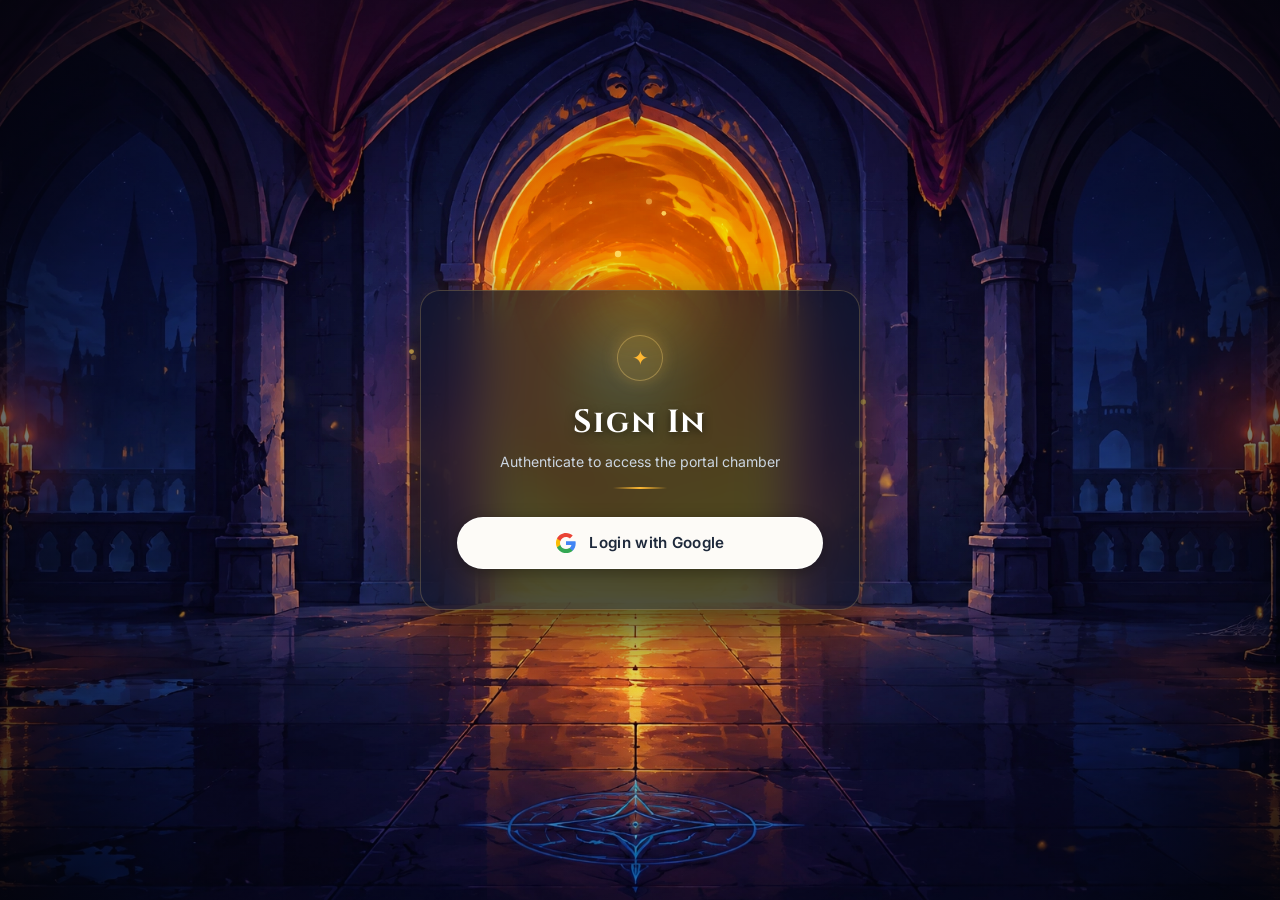
==== commit 8cdff876: "fix: make transition flash cover 100% of the screen from corner to corner" ====
--- a/index.html
+++ b/index.html
@@ -10,6 +10,9 @@
   <link rel="stylesheet" href="style.css" />
 </head>
 <body>
+
+  <!-- Full-Screen Whole-Viewport Flash Overlay -->
+  <div class="warp-flash" id="globalWarpFlash"></div>
 
   <!-- ========================================================================= -->
   <!-- SCREEN 1 (PAGE 1): GOOGLE SIGN-IN DIALOGUE ONLY                           -->
--- a/style.css
+++ b/style.css
@@ -115,20 +115,35 @@
 }
 
 .warp-flash {
-  position: absolute;
+  position: fixed;
   top: 0;
   left: 0;
-  width: 100%;
-  height: 100%;
-  background: radial-gradient(circle at center, #ffffff 0%, #ffde8a 35%, #ff9800 70%, transparent 100%);
+  right: 0;
+  bottom: 0;
+  width: 100vw;
+  height: 100vh;
+  /* Pure radiant white-gold light covering 100% of the entire screen from corner to corner */
+  background: radial-gradient(ellipse at center, #ffffff 0%, #fffef8 35%, #fff9e6 70%, #fff2cb 100%);
   opacity: 0;
-  z-index: 100;
+  visibility: hidden;
+  z-index: 99999;
   pointer-events: none;
-  transition: opacity 0.5s ease-out;
+  transition: opacity 0.55s cubic-bezier(0.16, 1, 0.3, 1), visibility 0.55s;
 }
 
 .warp-flash.flash-active {
   opacity: 1;
+  visibility: visible;
+}
+
+/* Variant: Full-Screen Forest Grove Flash */
+.warp-flash.forest-transition {
+  background: radial-gradient(ellipse at center, #ffffff 0%, #f0fdf4 35%, #dcfce7 70%, #bbf7d0 100%);
+}
+
+/* Variant: Full-Screen Sanctum Void Fade for Logout */
+.warp-flash.void-transition {
+  background: radial-gradient(ellipse at center, #0a1024 0%, #060a1a 50%, #02040c 100%);
 }
 
 /* ==========================================================================
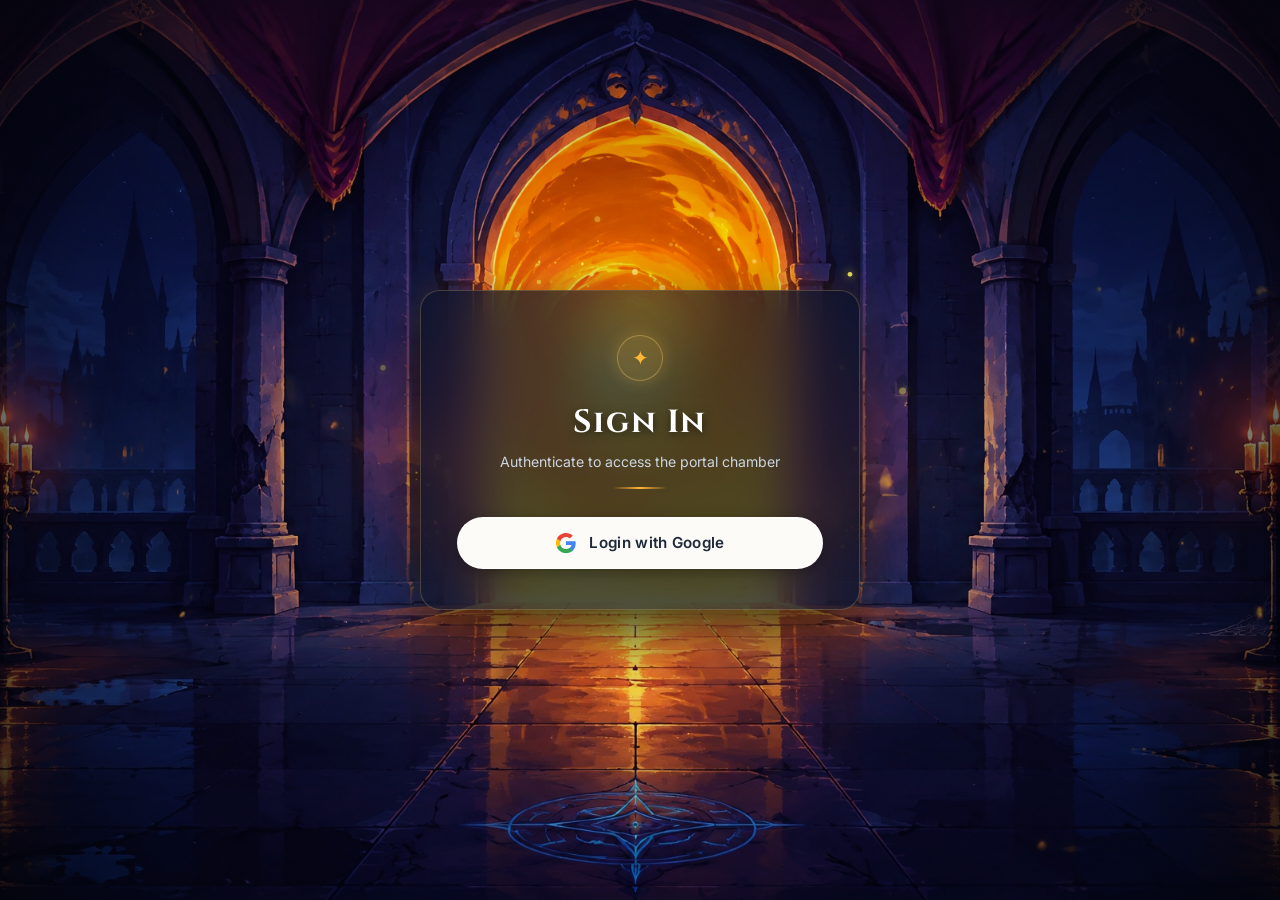
==== commit 4840ed1d: "fix: make transition flash slow, gentle, and trigger only once" ====
--- a/index.html
+++ b/index.html
@@ -23,7 +23,6 @@
       <div class="portal-backdrop"></div>
       <canvas id="portalSparksCanvas"></canvas>
       <div class="portal-vignette"></div>
-      <div class="warp-flash" id="warpFlash"></div>
     </div>
 
     <!-- Centered Glassmorphism Dialogue Box -->
@@ -109,7 +108,6 @@
         <source src="Video Project.mp4" type="video/mp4" />
       </video>
       <div class="portal-vignette"></div>
-      <div class="warp-flash" id="transitionWarpFlash"></div>
     </div>
   </section>
 
--- a/style.css
+++ b/style.css
@@ -114,6 +114,9 @@
   pointer-events: none;
 }
 
+/* ==========================================================================
+   SLOW, CINEMATIC CELESTIAL TRANSITION (Gentle & Single Flash)
+   ========================================================================== */
 .warp-flash {
   position: fixed;
   top: 0;
@@ -122,28 +125,51 @@
   bottom: 0;
   width: 100vw;
   height: 100vh;
-  /* Pure radiant white-gold light covering 100% of the entire screen from corner to corner */
-  background: radial-gradient(ellipse at center, #ffffff 0%, #fffef8 35%, #fff9e6 70%, #fff2cb 100%);
+  z-index: 99999;
+  pointer-events: none;
+
+  /* Soft, warm celestial illumination covering 100% of viewport with smooth falloff */
+  background: radial-gradient(ellipse at center,
+    #ffffff 0%,
+    #fffdf8 35%,
+    #fef7e6 68%,
+    #fbedcb 100%
+  );
+  backdrop-filter: blur(14px);
+  -webkit-backdrop-filter: blur(14px);
+
   opacity: 0;
   visibility: hidden;
-  z-index: 99999;
-  pointer-events: none;
-  transition: opacity 0.55s cubic-bezier(0.16, 1, 0.3, 1), visibility 0.55s;
-}
-
+  /* Slow, gentle, buttery-smooth transition */
+  transition: opacity 0.85s cubic-bezier(0.25, 1, 0.5, 1), visibility 0.85s ease;
+}
+
+/* Single Flash Active: Fades in smoothly to full soft illumination */
 .warp-flash.flash-active {
   opacity: 1;
   visibility: visible;
-}
-
-/* Variant: Full-Screen Forest Grove Flash */
+  transition: opacity 0.85s cubic-bezier(0.4, 0, 0.2, 1), visibility 0.85s ease;
+}
+
+/* Variant: Full-Screen Forest Grove Slow Dissolve */
 .warp-flash.forest-transition {
-  background: radial-gradient(ellipse at center, #ffffff 0%, #f0fdf4 35%, #dcfce7 70%, #bbf7d0 100%);
+  background: radial-gradient(ellipse at center,
+    #ffffff 0%,
+    #f0fdf4 35%,
+    #dcfce7 68%,
+    #bbf7d0 100%
+  );
+  backdrop-filter: blur(14px);
+  -webkit-backdrop-filter: blur(14px);
+  transition: opacity 0.75s cubic-bezier(0.25, 1, 0.5, 1), visibility 0.75s ease;
 }
 
 /* Variant: Full-Screen Sanctum Void Fade for Logout */
 .warp-flash.void-transition {
   background: radial-gradient(ellipse at center, #0a1024 0%, #060a1a 50%, #02040c 100%);
+  backdrop-filter: blur(12px);
+  -webkit-backdrop-filter: blur(12px);
+  transition: opacity 0.65s cubic-bezier(0.4, 0, 0.2, 1), visibility 0.65s ease;
 }
 
 /* ==========================================================================
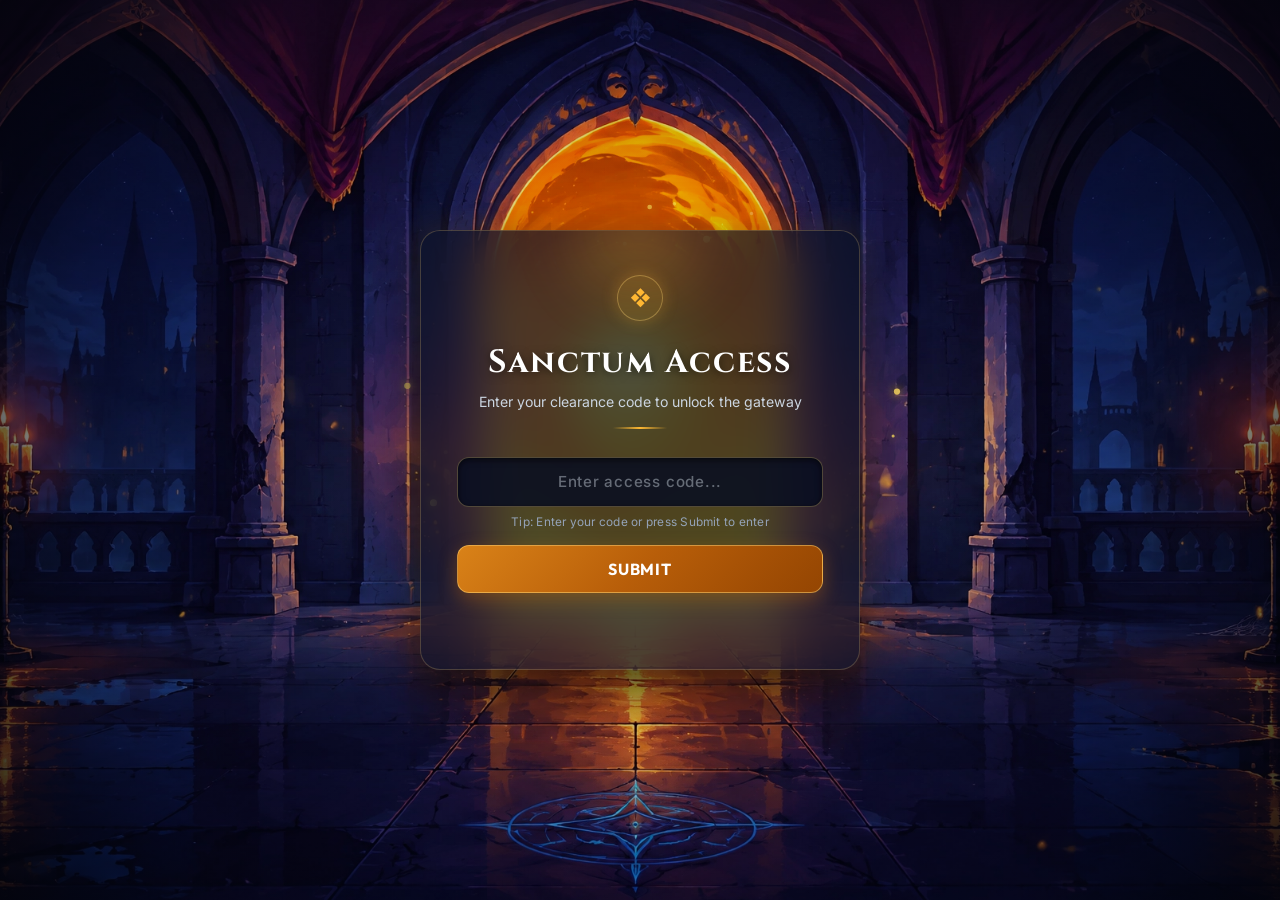
==== commit 4df89749: "Invert entry flow (Access Code then Google Login) and strip enchanted forest theme for clean dark pa" ====
--- a/index.html
+++ b/index.html
@@ -15,50 +15,13 @@
   <div class="warp-flash" id="globalWarpFlash"></div>
 
   <!-- ========================================================================= -->
-  <!-- SCREEN 1 (PAGE 1): GOOGLE SIGN-IN DIALOGUE ONLY                           -->
+  <!-- SCREEN 1 (PAGE 1): ACCESS CODE ENTRY DIALOGUE                             -->
   <!-- ========================================================================= -->
-  <section class="screen-view active" id="pageLogin">
+  <section class="screen-view active" id="pageAccessCode">
     <!-- Portal Backdrop Scene -->
     <div class="portal-scene">
       <div class="portal-backdrop"></div>
       <canvas id="portalSparksCanvas"></canvas>
-      <div class="portal-vignette"></div>
-    </div>
-
-    <!-- Centered Glassmorphism Dialogue Box -->
-    <main class="auth-dialog-wrapper">
-      <div class="auth-dialog-card" id="loginCard">
-        <div class="card-glow"></div>
-        <div class="dialog-sigil-icon">✦</div>
-        
-        <header class="dialog-header">
-          <h1 class="dialog-title">Sign In</h1>
-          <p class="dialog-subtitle">Authenticate to access the portal chamber</p>
-          <div class="title-underline"></div>
-        </header>
-
-        <div class="dialog-action-area">
-          <button type="button" class="btn-google" id="btnGoogleLogin" aria-label="Login with Google">
-            <svg class="google-icon" viewBox="0 0 24 24" width="22" height="22">
-              <path fill="#4285F4" d="M22.56 12.25c0-.78-.07-1.53-.2-2.25H12v4.26h5.92c-.26 1.37-1.04 2.53-2.21 3.31v2.77h3.57c2.08-1.92 3.28-4.74 3.28-8.09z" />
-              <path fill="#34A853" d="M12 23c2.97 0 5.46-.98 7.28-2.66l-3.57-2.77c-.98.66-2.23 1.06-3.71 1.06-2.86 0-5.29-1.93-6.16-4.53H2.18v2.84C3.99 20.53 7.7 23 12 23z" />
-              <path fill="#FBBC05" d="M5.84 14.09c-.22-.66-.35-1.36-.35-2.09s.13-1.43.35-2.09V7.06H2.18C1.43 8.55 1 10.22 1 12s.43 3.45 1.18 4.94l2.85-2.22.81-.63z" />
-              <path fill="#EA4335" d="M12 5.38c1.62 0 3.06.56 4.21 1.64l3.15-3.15C17.45 2.09 14.97 1 12 1 7.7 1 3.99 3.47 2.18 7.06l3.66 2.84c.87-2.6 3.3-4.52 6.16-4.52z" />
-            </svg>
-            <span class="google-text">Login with Google</span>
-          </button>
-        </div>
-      </div>
-    </main>
-  </section>
-
-  <!-- ========================================================================= -->
-  <!-- SCREEN 2 (PAGE 2): ACCESS CODE ENTRY DIALOGUE                             -->
-  <!-- ========================================================================= -->
-  <section class="screen-view" id="pageAccessCode">
-    <!-- Portal Backdrop Scene -->
-    <div class="portal-scene">
-      <div class="portal-backdrop"></div>
       <div class="portal-vignette"></div>
     </div>
 
@@ -100,6 +63,43 @@
   </section>
 
   <!-- ========================================================================= -->
+  <!-- SCREEN 2 (PAGE 2): GOOGLE SIGN-IN DIALOGUE                                -->
+  <!-- ========================================================================= -->
+  <section class="screen-view" id="pageLogin">
+    <!-- Portal Backdrop Scene -->
+    <div class="portal-scene">
+      <div class="portal-backdrop"></div>
+      <div class="portal-vignette"></div>
+    </div>
+
+    <!-- Centered Glassmorphism Dialogue Box -->
+    <main class="auth-dialog-wrapper">
+      <div class="auth-dialog-card" id="loginCard">
+        <div class="card-glow"></div>
+        <div class="dialog-sigil-icon">✦</div>
+        
+        <header class="dialog-header">
+          <h1 class="dialog-title">Sign In</h1>
+          <p class="dialog-subtitle">Authenticate to access the portal chamber</p>
+          <div class="title-underline"></div>
+        </header>
+
+        <div class="dialog-action-area">
+          <button type="button" class="btn-google" id="btnGoogleLogin" aria-label="Login with Google">
+            <svg class="google-icon" viewBox="0 0 24 24" width="22" height="22">
+              <path fill="#4285F4" d="M22.56 12.25c0-.78-.07-1.53-.2-2.25H12v4.26h5.92c-.26 1.37-1.04 2.53-2.21 3.31v2.77h3.57c2.08-1.92 3.28-4.74 3.28-8.09z" />
+              <path fill="#34A853" d="M12 23c2.97 0 5.46-.98 7.28-2.66l-3.57-2.77c-.98.66-2.23 1.06-3.71 1.06-2.86 0-5.29-1.93-6.16-4.53H2.18v2.84C3.99 20.53 7.7 23 12 23z" />
+              <path fill="#FBBC05" d="M5.84 14.09c-.22-.66-.35-1.36-.35-2.09s.13-1.43.35-2.09V7.06H2.18C1.43 8.55 1 10.22 1 12s.43 3.45 1.18 4.94l2.85-2.22.81-.63z" />
+              <path fill="#EA4335" d="M12 5.38c1.62 0 3.06.56 4.21 1.64l3.15-3.15C17.45 2.09 14.97 1 12 1 7.7 1 3.99 3.47 2.18 7.06l3.66 2.84c.87-2.6 3.3-4.52 6.16-4.52z" />
+            </svg>
+            <span class="google-text">Login with Google</span>
+          </button>
+        </div>
+      </div>
+    </main>
+  </section>
+
+  <!-- ========================================================================= -->
   <!-- PORTAL CINEMATIC WARP TRANSITION                                          -->
   <!-- ========================================================================= -->
   <section class="screen-view" id="portalTransitionSection">
--- a/style.css
+++ b/style.css
@@ -12,11 +12,9 @@
   --color-gold-glow: rgba(255, 184, 51, 0.45);
   --color-gold-bright: #ffe28a;
   --color-dark-bg: #070b19;
-  --color-ember-blue: #0b132b;
   --color-card-glass: rgba(14, 20, 42, 0.72);
   --color-card-border: rgba(255, 215, 120, 0.22);
   --color-emerald: #10b981;
-  --color-emerald-glow: rgba(16, 185, 129, 0.5);
 
   --ease-cinematic: cubic-bezier(0.16, 1, 0.3, 1);
   --ease-spring: cubic-bezier(0.34, 1.56, 0.64, 1);
@@ -89,7 +87,6 @@
   background-repeat: no-repeat;
   filter: saturate(1.15) brightness(0.95);
   transform: scale(1.02);
-  transition: transform 1.2s ease, filter 1.2s ease;
   z-index: 2;
 }
 
@@ -135,13 +132,12 @@
     #fef7e6 68%,
     #fbedcb 100%
   );
-  backdrop-filter: blur(14px);
-  -webkit-backdrop-filter: blur(14px);
 
   opacity: 0;
   visibility: hidden;
-  /* Slow, gentle, buttery-smooth transition */
-  transition: opacity 0.85s cubic-bezier(0.25, 1, 0.5, 1), visibility 0.85s ease;
+  /* Smooth, continuous, flicker-free celestial dissolve */
+  transition: opacity 1.25s cubic-bezier(0.4, 0, 0.2, 1), visibility 1.25s ease;
+  will-change: opacity, visibility;
 }
 
 /* Single Flash Active: Fades in smoothly to full soft illumination */
@@ -149,6 +145,13 @@
   opacity: 1;
   visibility: visible;
   transition: opacity 0.85s cubic-bezier(0.4, 0, 0.2, 1), visibility 0.85s ease;
+}
+
+/* Pre-paint active state when arriving from portal warp (prevents initial dark frame) */
+html.portal-warp-active .warp-flash {
+  opacity: 1 !important;
+  visibility: visible !important;
+  transition: none !important;
 }
 
 /* Variant: Full-Screen Forest Grove Slow Dissolve */
@@ -159,17 +162,13 @@
     #dcfce7 68%,
     #bbf7d0 100%
   );
-  backdrop-filter: blur(14px);
-  -webkit-backdrop-filter: blur(14px);
-  transition: opacity 0.75s cubic-bezier(0.25, 1, 0.5, 1), visibility 0.75s ease;
+  transition: opacity 0.85s cubic-bezier(0.16, 1, 0.3, 1), visibility 0.85s ease;
 }
 
 /* Variant: Full-Screen Sanctum Void Fade for Logout */
 .warp-flash.void-transition {
   background: radial-gradient(ellipse at center, #0a1024 0%, #060a1a 50%, #02040c 100%);
-  backdrop-filter: blur(12px);
-  -webkit-backdrop-filter: blur(12px);
-  transition: opacity 0.65s cubic-bezier(0.4, 0, 0.2, 1), visibility 0.65s ease;
+  transition: opacity 0.75s cubic-bezier(0.4, 0, 0.2, 1), visibility 0.75s ease;
 }
 
 /* ==========================================================================
@@ -491,6 +490,7 @@
   background: radial-gradient(circle, rgba(30, 58, 138, 0.28) 0%, rgba(13, 23, 56, 0.15) 50%, transparent 75%);
   filter: blur(50px);
   pointer-events: none;
+  opacity: 0.5;
 }
 
 #cavernParticlesCanvas {
@@ -579,11 +579,6 @@
   transform: translateY(-1px);
 }
 
-.nav-sfx-btn .icon {
-  width: 15px;
-  height: 15px;
-}
-
 /* Profile Menu & Avatar */
 .profile-menu-container {
   position: relative;
@@ -903,10 +898,6 @@
   transition: filter 0.4s ease;
 }
 
-.gate-ground-shadow {
-  transition: all 0.4s ease;
-}
-
 .gate-ground-spill {
   animation: floorSpillPulse 3.6s infinite alternate ease-in-out;
   transition: all 0.4s ease;
@@ -1139,11 +1130,7 @@
 @keyframes vortexReveal {
   0% {
     opacity: 0;
-    transform: translate(-50%, -50%) scale(0.5);
-  }
-  50% {
-    opacity: 0.85;
-    transform: translate(-50%, -50%) scale(1.1);
+    transform: translate(-50%, -50%) scale(0.9);
   }
   100% {
     opacity: 0.5;
@@ -1202,10 +1189,7 @@
 
 @keyframes introGlowSweep {
   0% {
-    box-shadow: 0 0 0 rgba(255, 184, 51, 0);
-  }
-  40% {
-    box-shadow: 0 0 50px rgba(255, 184, 51, 0.75), 0 8px 30px rgba(0, 0, 0, 0.7);
+    box-shadow: 0 8px 30px rgba(0, 0, 0, 0.4), 0 0 5px rgba(255, 184, 51, 0.1);
   }
   100% {
     box-shadow: 0 8px 30px rgba(0, 0, 0, 0.65), 0 0 20px rgba(255, 184, 51, 0.25);
@@ -1254,18 +1238,9 @@
 @keyframes groundSpillIgnite {
   0% {
     opacity: 0;
-    rx: 20px;
-    ry: 3px;
-  }
-  50% {
-    opacity: 1;
-    rx: 110px;
-    ry: 18px;
   }
   100% {
     opacity: 0.8;
-    rx: 82px;
-    ry: 11px;
   }
 }
 
@@ -1276,13 +1251,7 @@
 @keyframes keystoneIgnite {
   0% {
     opacity: 0;
-    transform: scale(0.4);
-  }
-  50% {
-    opacity: 1;
-    transform: scale(1.35);
-    filter: drop-shadow(0 0 20px #ffe28a);
-    fill: #ffffff;
+    transform: scale(0.85);
   }
   100% {
     opacity: 1;
